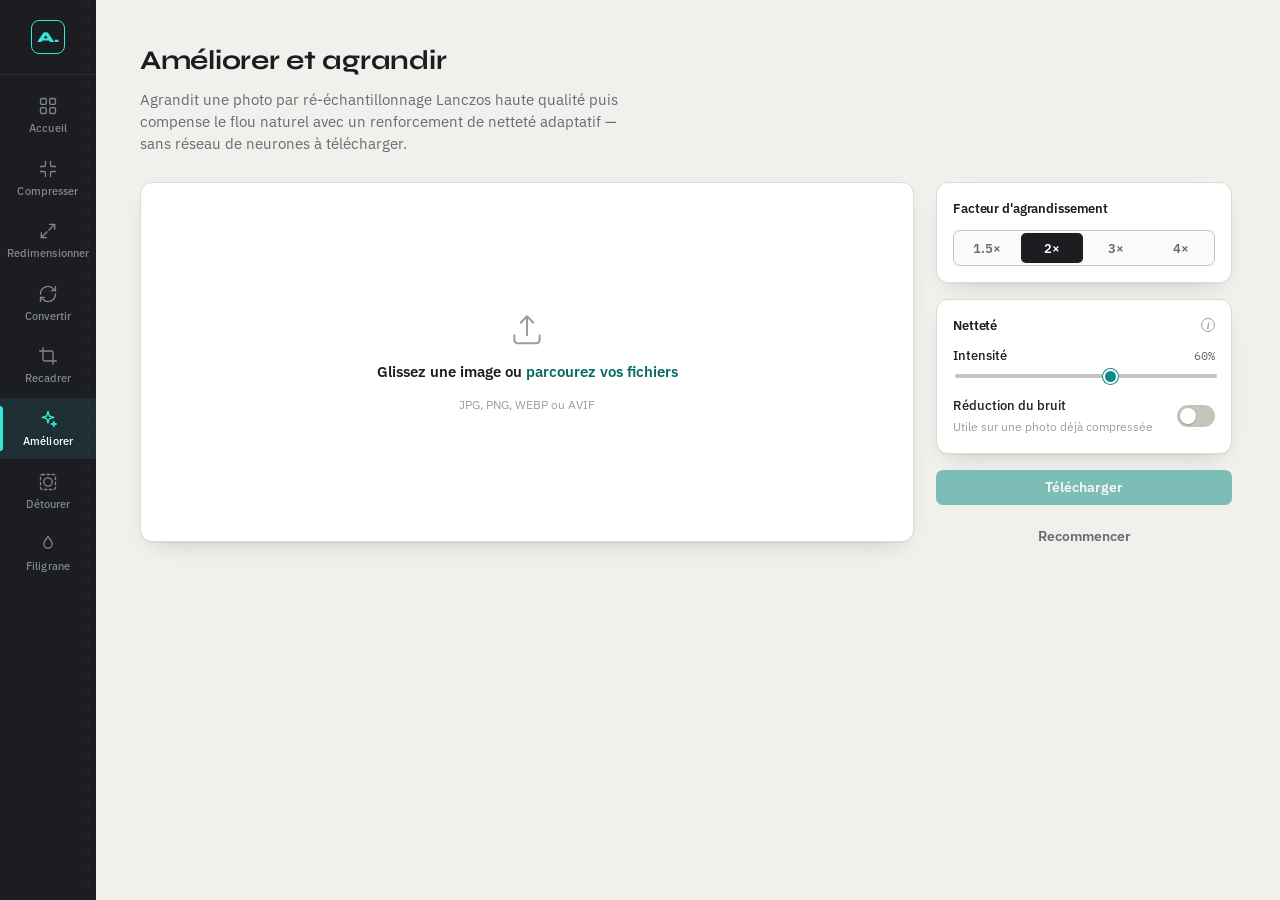
==== ameliorer.html @ 0a0a2285 "divide all functions" ====
<!DOCTYPE html>
<html lang="fr">

<head>
  <meta charset="UTF-8">
  <meta name="viewport" content="width=device-width, initial-scale=1, viewport-fit=cover">
  <title>Améliorer et agrandir — Atelier</title>
  <meta name="description" content="Agrandissez et améliorez une photo par ré-échantillonnage Lanczos et renforcement de netteté, sans réseau de neurones.">
  <link rel="preconnect" href="https://fonts.googleapis.com">
  <link rel="preconnect" href="https://fonts.gstatic.com" crossorigin>
  <link href="https://fonts.googleapis.com/css2?family=Syne:wght@500;600;700;800&family=IBM+Plex+Sans:ital,wght@0,400;0,500;0,600;1,400&family=IBM+Plex+Mono:wght@400;500;600&display=swap" rel="stylesheet">
  <link href="style.css" rel="stylesheet">
</head>

<body>
  <div class="app">

    <nav class="rail" aria-label="Outils">
      <a class="rail-brand" href="index.html" aria-label="Atelier — retour à l'accueil"><span class="mark">A.</span></a>
      <ul class="rail-nav" id="rail-nav">
        <li><a class="rail-btn" href="index.html">
            <span class="ic"><svg viewBox="0 0 24 24" fill="none" stroke="currentColor" stroke-width="1.6" stroke-linecap="round" stroke-linejoin="round"><rect x="3" y="3" width="7" height="7" rx="1.5"/><rect x="14" y="3" width="7" height="7" rx="1.5"/><rect x="3" y="14" width="7" height="7" rx="1.5"/><rect x="14" y="14" width="7" height="7" rx="1.5"/></svg></span>
            <span class="lb">Accueil</span>
          </a></li>
        <li><a class="rail-btn" href="compresser.html">
            <span class="ic"><svg viewBox="0 0 24 24" fill="none" stroke="currentColor" stroke-width="1.6"
                stroke-linecap="round" stroke-linejoin="round">
                <path d="M9 3v4a2 2 0 0 1-2 2H3" />
                <path d="M15 3v4a2 2 0 0 0 2 2h4" />
                <path d="M9 21v-4a2 2 0 0 0-2-2H3" />
                <path d="M15 21v-4a2 2 0 0 1 2-2h4" /></svg></span>
            <span class="lb">Compresser</span>
          </a></li>
        <li><a class="rail-btn" href="redimensionner.html">
            <span class="ic"><svg viewBox="0 0 24 24" fill="none" stroke="currentColor" stroke-width="1.6"
                stroke-linecap="round" stroke-linejoin="round">
                <path d="M4 14v6h6" />
                <path d="M20 10V4h-6" />
                <path d="M4 20l7-7" />
                <path d="M20 4l-7 7" /></svg></span>
            <span class="lb">Redimensionner</span>
          </a></li>
        <li><a class="rail-btn" href="convertir.html">
            <span class="ic"><svg viewBox="0 0 24 24" fill="none" stroke="currentColor" stroke-width="1.6"
                stroke-linecap="round" stroke-linejoin="round">
                <path d="M3 12a9 9 0 0 1 15-6.7L21 8" />
                <path d="M21 3v5h-5" />
                <path d="M21 12a9 9 0 0 1-15 6.7L3 16" />
                <path d="M3 21v-5h5" /></svg></span>
            <span class="lb">Convertir</span>
          </a></li>
        <li><a class="rail-btn" href="recadrer.html">
            <span class="ic"><svg viewBox="0 0 24 24" fill="none" stroke="currentColor" stroke-width="1.6"
                stroke-linecap="round" stroke-linejoin="round">
                <path d="M6 2v14a2 2 0 0 0 2 2h14" />
                <path d="M18 22V8a2 2 0 0 0-2-2H2" /></svg></span>
            <span class="lb">Recadrer</span>
          </a></li>
        <li><a class="rail-btn" href="ameliorer.html" aria-current="page">
            <span class="ic"><svg viewBox="0 0 24 24" fill="none" stroke="currentColor" stroke-width="1.6"
                stroke-linecap="round" stroke-linejoin="round">
                <path d="M12 3l1.6 5.4L19 10l-5.4 1.6L12 17l-1.6-5.4L5 10l5.4-1.6L12 3z" />
                <path d="M19 15l.7 2.3L22 18l-2.3.7L19 21l-.7-2.3L16 18l2.3-.7L19 15z" /></svg></span>
            <span class="lb">Améliorer</span>
          </a></li>
        <li><a class="rail-btn" href="detourer.html">
            <span class="ic"><svg viewBox="0 0 24 24" fill="none" stroke="currentColor" stroke-width="1.6"
                stroke-linecap="round" stroke-linejoin="round">
                <rect x="3" y="3" width="18" height="18" rx="2" stroke-dasharray="3 3" />
                <circle cx="12" cy="12" r="5" /></svg></span>
            <span class="lb">Détourer</span>
          </a></li>
        <li><a class="rail-btn" href="filigrane.html">
            <span class="ic"><svg viewBox="0 0 24 24" fill="none" stroke="currentColor" stroke-width="1.6"
                stroke-linecap="round" stroke-linejoin="round">
                <path d="M12 3c-3 4-5 6.5-5 9a5 5 0 0 0 10 0c0-2.5-2-5-5-9z" /></svg></span>
            <span class="lb">Filigrane</span>
          </a></li>
      </ul>
    </nav>

    <main class="workspace" id="workspace">

      <section class="tool-panel" id="panel-enhance" aria-labelledby="h-enhance">
        <div class="panel-head">
          <h1 id="h-enhance">Améliorer et agrandir</h1>
          <p>Agrandit une photo par ré-échantillonnage Lanczos haute qualité puis compense le flou naturel avec un
            renforcement de netteté adaptatif — sans réseau de neurones à télécharger.</p>
        </div>
        <div class="panel-body">
          <div class="stage-col">
            <div class="dropzone" id="en-dropzone">
              <div class="dz-inner">
                <svg class="dz-icon" viewBox="0 0 24 24" fill="none" stroke="currentColor" stroke-width="1.3"
                  stroke-linecap="round" stroke-linejoin="round">
                  <path d="M12 16V4M12 4l-4 4M12 4l4 4" />
                  <path d="M4 16v3a2 2 0 0 0 2 2h12a2 2 0 0 0 2-2v-3" /></svg>
                <div class="dz-title">Glissez une image ou <b>parcourez vos fichiers</b></div>
                <div class="dz-sub">JPG, PNG, WEBP ou AVIF</div>
              </div>
              <input type="file" id="en-file-input"
                accept=".png,.jpg,.jpeg,.webp,.avif,image/png,image/jpeg,image/webp,image/avif"
                aria-label="Choisir une image à améliorer">
            </div>
            <div class="stage" id="en-stage">
              <div class="loading-overlay" id="en-loading"><span class="spinner"></span><span
                  class="msg">Agrandissement…</span></div>
              <div class="compare checkerboard" id="en-compare" style="display:none;">
                <img class="base" id="en-preview-before" alt="Avant amélioration">
                <div class="overlay" id="en-overlay"><img id="en-preview-after" alt="Après amélioration"></div>
                <div class="divider" id="en-divider" style="left:50%;">
                  <div class="line"></div>
                  <div class="knob"><svg viewBox="0 0 24 24" fill="none" stroke="currentColor" stroke-width="1.8"
                      stroke-linecap="round">
                      <path d="M8 8l-4 4 4 4M16 8l4 4-4 4" /></svg></div>
                </div>
                <span class="tag before">Avant</span><span class="tag after">Après</span>
              </div>
              <div class="notice notice-info" id="en-svg-note" style="display:none;max-width:420px;">Un SVG est déjà
                vectoriel : il s'agrandit sans aucune perte directement via l'outil <a href="redimensionner.html"><b>Redimensionner</b></a>,
                l'amélioration ne s'applique pas ici.</div>
            </div>
            <div class="stat-strip" id="en-stats" style="display:none;">
              <div class="stat"><span class="k">Origine</span><span class="v mono" id="en-stat-before">—</span></div>
              <span class="stat-sep">→</span>
              <div class="stat"><span class="k">Résultat</span><span class="v mono accent" id="en-stat-after">—</span>
              </div>
              <div class="stat"><span class="k">Poids</span><span class="v mono" id="en-stat-size">—</span></div>
            </div>
          </div>
          <div class="controls-col">
            <div class="card control-card" id="en-controls">
              <h3>Facteur d'agrandissement</h3>
              <div class="seg seg-block" role="group" aria-label="Facteur d'agrandissement" id="en-scale-seg">
                <button type="button" data-scale="1.5">1.5×</button>
                <button type="button" data-scale="2" aria-pressed="true">2×</button>
                <button type="button" data-scale="3">3×</button>
                <button type="button" data-scale="4">4×</button>
              </div>
            </div>
            <div class="card control-card" id="en-controls-2">
              <h3>Netteté<span class="info-ic"
                  data-tip="Compense le léger flou inhérent à tout agrandissement par interpolation.">i</span></h3>
              <div class="field">
                <div class="field-row"><label for="en-sharpness-slider">Intensité</label><span class="val"
                    id="en-sharpness-value">60%</span></div>
                <input type="range" id="en-sharpness-slider" min="0" max="100" value="60">
              </div>
              <div class="toggle-row">
                <div>
                  <div class="tt">Réduction du bruit</div>
                  <div class="desc">Utile sur une photo déjà compressée</div>
                </div>
                <label class="switch"><input type="checkbox" id="en-denoise-toggle"><span class="track"></span></label>
              </div>
            </div>
            <button class="btn btn-accent btn-block" id="en-download-btn" disabled>Télécharger</button>
            <button class="btn btn-text btn-block" id="en-reset-btn">Recommencer</button>
          </div>
        </div>
      </section>

    </main>
  </div>
  <script src="js/common.js"></script>
  <script src="js/ameliorer.js"></script>

</body>

</html>
---- style.css ----
:root{
  --bg:#F0F0EC;
  --bg-dim:#E6E5DE;
  --panel:#FFFFFF;
  --panel-2:#FAFAF8;
  --line:#DDDCD4;
  --line-strong:#C7C5BB;
  --ink:#1B1D21;
  --ink-dim:#676B72;
  --ink-faint:#9A9DA3;

  --rail-bg:#1B1D21;
  --rail-bg-2:#212328;
  --rail-ink:#E7E8EA;
  --rail-ink-dim:#82868F;
  --rail-line:#2B2E34;

  --accent:#0C8B85;
  --accent-strong:#086A65;
  --accent-soft:#E3F3F1;
  --accent-on-rail:#35E7D6;
  --accent-ink:#FFFFFF;

  --warn:#A8650A;
  --warn-bg:#FBEEDA;
  --danger:#C0392E;
  --danger-bg:#FBEAE8;

  --radius-s:7px;
  --radius-m:12px;
  --radius-full:999px;

  --font-display:'Syne', sans-serif;
  --font-ui:'IBM Plex Sans', -apple-system, BlinkMacSystemFont, sans-serif;
  --font-mono:'IBM Plex Mono', ui-monospace, monospace;

  --shadow-panel:0 1px 1px rgba(27,29,33,.04), 0 10px 24px -14px rgba(27,29,33,.28);
  --shadow-pop:0 4px 10px -2px rgba(27,29,33,.18), 0 20px 40px -20px rgba(27,29,33,.35);

  --rail-w:96px;
  --rail-w-labelled:232px;
}

*,*::before,*::after{box-sizing:border-box;}
html,body{height:100%;}
body{
  margin:0;
  background:var(--bg);
  color:var(--ink);
  font-family:var(--font-ui);
  font-size:15px;
  line-height:1.5;
  -webkit-font-smoothing:antialiased;
  text-rendering:optimizeLegibility;
}
h1,h2,h3{margin:0;font-family:var(--font-display);font-weight:700;letter-spacing:-.01em;}
p{margin:0;}
button{font-family:inherit;font-size:inherit;color:inherit;}
input,select,textarea{font-family:inherit;font-size:inherit;color:inherit;}
button{cursor:pointer;}
a{color:inherit;}
svg{display:block;}
::selection{background:var(--accent);color:#fff;}

:focus-visible{outline:2px solid var(--accent);outline-offset:2px;border-radius:4px;}

.mono{font-family:var(--font-mono);font-variant-numeric:tabular-nums;}

@media (prefers-reduced-motion: reduce){
  *{animation-duration:.001ms !important;animation-iteration-count:1 !important;transition-duration:.001ms !important;}
}

.app{
  display:grid;
  grid-template-columns:var(--rail-w) 1fr;
  min-height:100vh;
}

.rail{
  position:relative;
  background:var(--rail-bg);
  color:var(--rail-ink);
  display:flex;
  flex-direction:column;
  padding:18px 0 14px;
  z-index:20;
}
.rail::before{
  content:"";
  position:absolute; top:0; bottom:0; right:6px; width:3px;
  background-image:repeating-linear-gradient(to bottom, var(--rail-bg-2) 0 6px, transparent 6px 16px);
  opacity:.9;
}
.rail-brand{
  display:flex;
  align-items:center;
  justify-content:center;
  padding:2px 8px 20px;
  margin-bottom:10px;
  border-bottom:1px solid var(--rail-line);
}
.rail-brand .mark{
  width:34px;height:34px;
  border:1.5px solid var(--accent-on-rail);
  border-radius:8px;
  display:flex;align-items:center;justify-content:center;
  font-family:var(--font-display);font-weight:800;font-size:15px;
  color:var(--accent-on-rail);
  flex:none;
}
.rail-nav{
  list-style:none;margin:0;padding:0;
  display:flex;flex-direction:column;gap:2px;
  flex:1;
  overflow-y:auto;
}
.rail-btn{
  position:relative;
  width:100%;
  background:transparent;
  border:none;
  display:flex;
  flex-direction:column;
  align-items:center;
  gap:6px;
  padding:11px 6px;
  color:var(--rail-ink-dim);
  border-radius:0;
  transition:color .15s ease, background-color .15s ease;
}
.rail-btn .ic{width:20px;height:20px;flex:none;}
.rail-btn .ic svg{width:100%;height:100%;}
.rail-btn .lb{font-size:10.5px;font-weight:500;letter-spacing:.01em;line-height:1.2;text-align:center;}
.rail-btn:hover{color:var(--rail-ink);background:rgba(255,255,255,.04);}
.rail-btn::before{
  content:"";
  position:absolute; left:0; top:8px; bottom:8px; width:3px;
  background:var(--accent-on-rail);
  border-radius:0 3px 3px 0;
  transform:scaleY(0);
  transition:transform .16s ease;
}
.rail-btn[aria-current="page"]{color:#fff;background:rgba(53,231,214,.09);}
.rail-btn[aria-current="page"] .ic{color:var(--accent-on-rail);}
.rail-btn[aria-current="page"]::before{transform:scaleY(1);}

.workspace{
  min-width:0;
  padding:40px 44px 80px;
  max-width:1180px;
}
.topbar-mobile{display:none;}

.tool-panel{display:block;animation:panelIn .22s ease both;}
@keyframes panelIn{from{opacity:0;transform:translateY(4px);}to{opacity:1;transform:none;}}

.panel-head{margin-bottom:26px;max-width:640px;}
.panel-head .eyebrow{
  font-family:var(--font-mono);
  font-size:12px;color:var(--ink-faint);
  margin-bottom:6px;
}
.panel-head h1{font-size:27px;}
.panel-head p{margin-top:8px;color:var(--ink-dim);font-size:14.5px;line-height:1.55;max-width:56ch;}

.panel-body{
  display:grid;
  grid-template-columns:minmax(0,1fr) 296px;
  gap:22px;
  align-items:start;
}
.controls-col{
  position:sticky; top:24px;
  display:flex;flex-direction:column;gap:16px;
}
.stage-col{min-width:0;display:flex;flex-direction:column;gap:14px;}

.card{
  background:var(--panel);
  border:1px solid var(--line);
  border-radius:var(--radius-m);
  box-shadow:var(--shadow-panel);
}
.control-card{padding:16px;}
.control-card + .control-card{margin-top:0;}
.control-card h3{
  font-family:var(--font-ui);font-weight:600;font-size:12.5px;
  color:var(--ink);margin-bottom:12px;
  display:flex;align-items:center;justify-content:space-between;
}

.btn{
  display:inline-flex;align-items:center;justify-content:center;gap:7px;
  padding:10px 16px;
  border-radius:var(--radius-s);
  border:1px solid transparent;
  font-weight:600;font-size:13.5px;
  line-height:1;
  transition:background-color .12s ease, border-color .12s ease, color .12s ease, transform .06s ease;
  white-space:nowrap;
}
.btn:active{transform:translateY(1px);}
.btn-primary{background:var(--ink);color:#fff;}
.btn-primary:hover{background:#000;}
.btn-primary:disabled{background:var(--line-strong);color:var(--ink-faint);cursor:not-allowed;}
.btn-accent{background:var(--accent);color:var(--accent-ink);}
.btn-accent:hover{background:var(--accent-strong);}
.btn-ghost{background:transparent;color:var(--ink);border-color:var(--line-strong);}
.btn-ghost:hover{border-color:var(--ink);background:var(--panel-2);}
.btn-text{background:transparent;color:var(--ink-dim);padding:8px 6px;}
.btn-text:hover{color:var(--ink);}
.btn-block{width:100%;}
.btn-sm{padding:7px 11px;font-size:12.5px;}
.btn[disabled]{opacity:.5;cursor:not-allowed;}
.btn .ic{width:15px;height:15px;flex:none;}

.seg{
  display:inline-flex;border:1px solid var(--line-strong);border-radius:var(--radius-s);
  padding:2px;background:var(--panel-2);gap:2px;
}
.seg button{
  border:none;background:transparent;padding:7px 13px;border-radius:5px;
  font-size:12.5px;font-weight:600;color:var(--ink-dim);
}
.seg button[aria-pressed="true"]{background:var(--ink);color:#fff;}
.seg-block{display:flex;}
.seg-block button{flex:1;}

.field{display:flex;flex-direction:column;gap:7px;margin-bottom:14px;}
.field:last-child{margin-bottom:0;}
.field-row{display:flex;align-items:center;justify-content:space-between;gap:8px;}
.field label{font-size:12.5px;font-weight:500;color:var(--ink);}
.field .val{font-family:var(--font-mono);font-size:12px;color:var(--ink-dim);}

input[type="range"]{
  -webkit-appearance:none;appearance:none;
  width:100%;height:4px;border-radius:2px;
  background:var(--line-strong);outline:none;
}
input[type="range"]::-webkit-slider-thumb{
  -webkit-appearance:none;appearance:none;
  width:15px;height:15px;border-radius:50%;
  background:var(--accent);border:2px solid #fff;
  box-shadow:0 0 0 1px var(--accent);
  cursor:pointer;margin-top:0;
}
input[type="range"]::-moz-range-thumb{
  width:15px;height:15px;border-radius:50%;
  background:var(--accent);border:2px solid #fff;
  box-shadow:0 0 0 1px var(--accent);cursor:pointer;
}
input[type="range"]::-moz-range-track{background:var(--line-strong);height:4px;border-radius:2px;}

.num, select, .text-input{
  width:100%;
  padding:9px 10px;
  border:1px solid var(--line-strong);
  border-radius:var(--radius-s);
  background:var(--panel-2);
  color:var(--ink);
  font-size:13.5px;
}
.num:focus, select:focus, .text-input:focus{border-color:var(--accent);}
select{appearance:none;background-image:url('data:image/svg+xml;utf8,<svg xmlns="http://www.w3.org/2000/svg" viewBox="0 0 20 20" fill="none" stroke="%23676B72" stroke-width="1.6"><path d="M5.5 8l4.5 4.5L14.5 8"/></svg>');background-repeat:no-repeat;background-position:right 9px center;background-size:16px;padding-right:30px;}
textarea.text-input{resize:vertical;min-height:110px;font-family:var(--font-mono);font-size:12.5px;line-height:1.55;}

.dim-row{display:grid;grid-template-columns:1fr auto 1fr;gap:8px;align-items:end;}
.dim-row .lock{
  width:34px;height:34px;border:1px solid var(--line-strong);border-radius:var(--radius-s);
  background:var(--panel-2);display:flex;align-items:center;justify-content:center;color:var(--ink-dim);
  align-self:end;margin-bottom:1px;
}
.dim-row .lock[aria-pressed="true"]{color:var(--accent);border-color:var(--accent);background:var(--accent-soft);}
.dim-row .lock svg{width:15px;height:15px;}

.toggle-row{display:flex;align-items:center;justify-content:space-between;gap:10px;padding:2px 0;}
.toggle-row .tt{font-size:13px;font-weight:500;}
.toggle-row .desc{font-size:11.5px;color:var(--ink-faint);margin-top:2px;}
.switch{position:relative;display:inline-block;width:38px;height:22px;flex:none;}
.switch input{opacity:0;width:0;height:0;position:absolute;}
.switch .track{position:absolute;inset:0;background:var(--line-strong);border-radius:var(--radius-full);transition:.15s;}
.switch .track::before{content:"";position:absolute;width:16px;height:16px;left:3px;top:3px;background:#fff;border-radius:50%;transition:.15s;box-shadow:0 1px 2px rgba(0,0,0,.25);}
.switch input:checked + .track{background:var(--accent);}
.switch input:checked + .track::before{transform:translateX(16px);}

.color-row{display:flex;align-items:center;gap:9px;}
input[type="color"]{
  -webkit-appearance:none;appearance:none;width:34px;height:34px;border:1px solid var(--line-strong);
  border-radius:8px;padding:2px;background:var(--panel-2);flex:none;
}
input[type="color"]::-webkit-color-swatch-wrapper{padding:0;border-radius:6px;overflow:hidden;}
input[type="color"]::-webkit-color-swatch{border:none;border-radius:6px;}

.hint{font-size:11.5px;color:var(--ink-faint);line-height:1.5;}

.visually-hidden{position:absolute;width:1px;height:1px;padding:0;margin:-1px;overflow:hidden;clip:rect(0,0,0,0);white-space:nowrap;border:0;}

.dropzone{
  position:relative;
  border:1px solid var(--line);
  border-radius:var(--radius-m);
  background:var(--panel);
  box-shadow:var(--shadow-panel);
  min-height:360px;
  display:flex;align-items:center;justify-content:center;
  cursor:pointer;
  transition:border-color .15s ease, background-color .15s ease;
}
.dropzone.is-drag{border-color:var(--accent);background:var(--accent-soft);}
.dropzone .dz-inner{display:flex;flex-direction:column;align-items:center;gap:13px;padding:40px;text-align:center;pointer-events:none;}
.dropzone .dz-icon{width:38px;height:38px;color:var(--ink-faint);}
.dropzone .dz-title{font-size:14.5px;font-weight:600;}
.dropzone .dz-title b{color:var(--accent-strong);font-weight:600;}
.dropzone .dz-sub{font-size:12px;color:var(--ink-faint);max-width:34ch;}
.dropzone input[type="file"]{position:absolute;inset:0;opacity:0;cursor:pointer;width:100%;}

.reg-mark{position:absolute;width:16px;height:16px;pointer-events:none;opacity:.5;z-index:2;}
.reg-mark.tl{top:10px;left:10px;border-top:1.5px solid var(--ink);border-left:1.5px solid var(--ink);}
.reg-mark.tr{top:10px;right:10px;border-top:1.5px solid var(--ink);border-right:1.5px solid var(--ink);}
.reg-mark.bl{bottom:10px;left:10px;border-bottom:1.5px solid var(--ink);border-left:1.5px solid var(--ink);}
.reg-mark.br{bottom:10px;right:10px;border-bottom:1.5px solid var(--ink);border-right:1.5px solid var(--ink);}

.stage{
  position:relative;background:var(--panel);border:1px solid var(--line);
  border-radius:var(--radius-m);box-shadow:var(--shadow-panel);
  padding:22px;min-height:360px;display:none;
  align-items:center;justify-content:center;overflow:hidden;
}
.stage.is-active{display:flex;}
.stage-media{max-width:100%;max-height:60vh;display:block;border-radius:2px;}
canvas.stage-media{cursor:crosshair;}
.checkerboard{
  background-image:linear-gradient(45deg,#DAD9D1 25%,transparent 25%),linear-gradient(-45deg,#DAD9D1 25%,transparent 25%),linear-gradient(45deg,transparent 75%,#DAD9D1 75%),linear-gradient(-45deg,transparent 75%,#DAD9D1 75%);
  background-size:16px 16px;background-position:0 0,0 8px,8px -8px,-8px 0;background-color:#F3F2ED;
}

.toolbar-row{display:flex;align-items:center;justify-content:space-between;gap:10px;flex-wrap:wrap;}
.file-meta{font-size:12px;color:var(--ink-faint);}
.file-meta b{color:var(--ink-dim);font-weight:600;}

.stat-strip{display:flex;align-items:center;gap:18px;padding:13px 16px;background:var(--panel-2);border:1px solid var(--line);border-radius:var(--radius-s);flex-wrap:wrap;}
.stat{display:flex;flex-direction:column;gap:3px;}
.stat .k{font-size:10.5px;color:var(--ink-faint);}
.stat .v{font-family:var(--font-mono);font-size:14.5px;font-weight:500;}
.stat .v.accent{color:var(--accent-strong);}
.stat-sep{color:var(--ink-faint);font-size:14px;}

.badge{display:inline-flex;align-items:center;gap:5px;padding:4px 10px;border-radius:var(--radius-full);font-size:11px;font-weight:600;flex:none;}
.badge-accent{background:var(--accent-soft);color:var(--accent-strong);}
.badge-warn{background:var(--warn-bg);color:var(--warn);}
.badge-neutral{background:var(--panel-2);color:var(--ink-dim);border:1px solid var(--line);}
.badge .dot{width:5px;height:5px;border-radius:50%;background:currentColor;}

.hint{font-size:11.5px;color:var(--ink-faint);line-height:1.5;}
.notice{display:flex;gap:9px;padding:11px 12px;border-radius:var(--radius-s);font-size:12.5px;line-height:1.5;}
.notice-warn{background:var(--warn-bg);color:#7A4E08;}
.notice-info{background:var(--panel-2);color:var(--ink-dim);border:1px solid var(--line);}
.notice .ic{width:15px;height:15px;flex:none;margin-top:1px;}

.info-ic{display:inline-flex;width:14px;height:14px;border-radius:50%;border:1px solid var(--ink-faint);color:var(--ink-faint);
  align-items:center;justify-content:center;font-size:10px;font-style:italic;font-family:Georgia,serif;cursor:help;position:relative;flex:none;}
.info-ic:hover::after{content:attr(data-tip);position:absolute;bottom:calc(100% + 8px);left:50%;transform:translateX(-50%);
  background:var(--ink);color:#fff;font-family:var(--font-ui);font-style:normal;font-size:11.5px;font-weight:400;
  padding:8px 10px;border-radius:7px;width:206px;line-height:1.45;z-index:30;box-shadow:var(--shadow-pop);}
.info-ic:hover::before{content:"";position:absolute;bottom:calc(100% + 3px);left:50%;transform:translateX(-50%);
  border:5px solid transparent;border-top-color:var(--ink);z-index:30;}

.loading-overlay{position:absolute;inset:0;background:rgba(250,250,248,.88);display:none;
  align-items:center;justify-content:center;flex-direction:column;gap:11px;border-radius:inherit;z-index:15;}
.loading-overlay.is-active{display:flex;}
.spinner{width:26px;height:26px;border:2.5px solid var(--line-strong);border-top-color:var(--accent);border-radius:50%;animation:spin .7s linear infinite;}
@keyframes spin{to{transform:rotate(360deg);}}
.loading-overlay .msg{font-size:12px;color:var(--ink-dim);font-family:var(--font-mono);}

.compare{position:relative;border-radius:2px;overflow:hidden;user-select:none;line-height:0;max-height:60vh;}
.compare .base{display:block;width:100%;height:auto;}
.compare .overlay{position:absolute;inset:0;width:100%;height:100%;}
.compare .overlay img,.compare .overlay canvas{display:block;width:100%;height:100%;object-fit:contain;}
.compare .divider{position:absolute;top:0;bottom:0;width:0;cursor:ew-resize;}
.compare .divider .line{position:absolute;top:0;bottom:0;left:-1px;width:2px;background:#fff;box-shadow:0 0 0 1px rgba(0,0,0,.18);}
.compare .divider .knob{position:absolute;top:50%;left:0;transform:translate(-50%,-50%);width:30px;height:30px;border-radius:50%;background:#fff;box-shadow:0 2px 10px rgba(0,0,0,.28);display:flex;align-items:center;justify-content:center;}
.compare .divider .knob svg{width:13px;height:13px;color:var(--ink-dim);}
.compare .tag{position:absolute;top:9px;font-family:var(--font-mono);font-size:10.5px;padding:3px 8px;background:rgba(27,29,33,.72);color:#fff;border-radius:4px;z-index:2;}
.compare .tag.before{left:9px;}
.compare .tag.after{right:9px;}

.crop-stage{position:relative;user-select:none;touch-action:none;line-height:0;}
.crop-stage img{display:block;max-width:100%;max-height:58vh;}
.crop-box{position:absolute;border:1.5px solid var(--accent);box-shadow:0 0 0 2000px rgba(20,21,24,.5);cursor:move;}
.crop-box .third{position:absolute;background:rgba(255,255,255,.45);}
.crop-box .third.v1{left:33.333%;top:0;bottom:0;width:1px;}
.crop-box .third.v2{left:66.666%;top:0;bottom:0;width:1px;}
.crop-box .third.h1{top:33.333%;left:0;right:0;height:1px;}
.crop-box .third.h2{top:66.666%;left:0;right:0;height:1px;}
.crop-handle{position:absolute;width:13px;height:13px;background:#fff;border:2px solid var(--accent);border-radius:3px;z-index:5;}
.crop-handle.h-nw{top:-7px;left:-7px;cursor:nwse-resize;}
.crop-handle.h-n{top:-7px;left:50%;transform:translateX(-50%);cursor:ns-resize;}
.crop-handle.h-ne{top:-7px;right:-7px;cursor:nesw-resize;}
.crop-handle.h-e{top:50%;right:-7px;transform:translateY(-50%);cursor:ew-resize;}
.crop-handle.h-se{bottom:-7px;right:-7px;cursor:nwse-resize;}
.crop-handle.h-s{bottom:-7px;left:50%;transform:translateX(-50%);cursor:ns-resize;}
.crop-handle.h-sw{bottom:-7px;left:-7px;cursor:nesw-resize;}
.crop-handle.h-w{top:50%;left:-7px;transform:translateY(-50%);cursor:ew-resize;}
.aspect-row{display:flex;flex-wrap:wrap;gap:6px;}
.aspect-chip{padding:6px 11px;border-radius:var(--radius-full);border:1px solid var(--line-strong);background:var(--panel-2);font-size:12px;font-weight:600;color:var(--ink-dim);}
.aspect-chip[aria-pressed="true"]{background:var(--ink);color:#fff;border-color:var(--ink);}

.pos-grid{display:grid;grid-template-columns:repeat(3,1fr);gap:5px;width:104px;}
.pos-btn{aspect-ratio:1;border:1px solid var(--line-strong);border-radius:6px;background:var(--panel-2);position:relative;}
.pos-btn::before{content:"";position:absolute;width:6px;height:6px;border-radius:50%;background:var(--ink-faint);top:50%;left:50%;transform:translate(-50%,-50%);}
.pos-btn[aria-pressed="true"]{border-color:var(--accent);background:var(--accent-soft);}
.pos-btn[aria-pressed="true"]::before{background:var(--accent);}

.wm-drag-layer{position:absolute;inset:0;pointer-events:none;overflow:hidden;}
.wm-text-handle{position:absolute;pointer-events:auto;cursor:move;white-space:nowrap;border:1.5px dashed transparent;border-radius:4px;transition:border-color .12s ease, background-color .12s ease;}
.wm-text-handle:hover{border-color:rgba(255,255,255,.85);background:rgba(12,139,133,.16);}
.wm-text-handle.is-dragging{border-color:var(--accent-on-rail);background:rgba(12,139,133,.22);}

.brush-cursor{position:absolute;border:1.5px solid var(--ink);border-radius:50%;pointer-events:none;transform:translate(-50%,-50%);
  box-shadow:0 0 0 1px rgba(255,255,255,.9);display:none;z-index:6;}

.rail-nav::-webkit-scrollbar,.workspace::-webkit-scrollbar{width:8px;height:8px;}
.rail-nav::-webkit-scrollbar-thumb{background:var(--rail-line);border-radius:4px;}

@media (max-width:980px){
  .panel-body{grid-template-columns:1fr;}
  .controls-col{position:static;}
}
@media (max-width:760px){
  .app{grid-template-columns:1fr;grid-template-rows:64px 1fr;}
  .rail{position:sticky;top:0;flex-direction:row;width:100%;padding:0;overflow-x:auto;height:64px;}
  .rail::before{display:none;}
  .rail-brand{display:none;}
  .rail-nav{flex-direction:row;height:100%;padding:0 4px;gap:0;}
  .rail-btn{flex-direction:row;flex:none;width:auto;padding:0 15px;gap:8px;height:100%;}
  .rail-btn .lb{font-size:11.5px;}
  .rail-btn::before{left:0;right:0;top:auto;bottom:0;height:3px;width:auto;border-radius:3px 3px 0 0;transform:scaleX(0);}
  .rail-btn[aria-current="page"]::before{transform:scaleX(1);}
  .workspace{padding:22px 16px 60px;}
  .panel-head h1{font-size:23px;}
  .stat-strip{gap:12px;}
}

/* ------------------------------------------------------------------ */
/* Navigation multi-pages : liens à la place des boutons              */
/* ------------------------------------------------------------------ */
a.rail-btn,a.rail-brand{text-decoration:none;}
.panel-head p a,.notice a{color:var(--accent-strong);text-underline-offset:2px;}

/* ------------------------------------------------------------------ */
/* Page d'accueil                                                      */
/* ------------------------------------------------------------------ */
.home-body{height:auto;min-height:100%;}
.home{max-width:1080px;margin:0 auto;padding:72px 32px 96px;}
.home-head{max-width:680px;margin-bottom:48px;}
.home-mark{
  width:44px;height:44px;border:1.5px solid var(--accent);border-radius:10px;
  display:flex;align-items:center;justify-content:center;
  font-family:var(--font-display);font-weight:800;font-size:19px;color:var(--accent);
  margin-bottom:26px;
}
.home-head .eyebrow{font-size:12px;color:var(--ink-faint);margin-bottom:10px;}
.home-head h1{font-size:clamp(30px,5.2vw,50px);line-height:1.05;letter-spacing:-.025em;}
.home-head .lead{margin-top:16px;color:var(--ink-dim);font-size:16px;line-height:1.6;max-width:54ch;}

.tool-grid{
  list-style:none;margin:0;padding:0;
  display:grid;grid-template-columns:repeat(auto-fill,minmax(236px,1fr));gap:16px;
}
.tool-card{
  display:flex;flex-direction:column;height:100%;
  padding:20px 20px 18px;text-decoration:none;color:inherit;
  background:var(--panel);border:1px solid var(--line);border-radius:var(--radius-m);
  box-shadow:var(--shadow-panel);
  transition:border-color .15s ease, transform .15s ease, box-shadow .15s ease;
}
.tool-card:hover{border-color:var(--accent);transform:translateY(-2px);box-shadow:var(--shadow-pop);}
.tool-card-top{display:flex;align-items:center;justify-content:space-between;margin-bottom:22px;}
.tool-ic{
  width:46px;height:46px;border-radius:var(--radius-s);flex:none;
  display:flex;align-items:center;justify-content:center;padding:11px;
  background:var(--accent-soft);color:var(--accent);
  transition:background-color .15s ease, color .15s ease;
}
.tool-ic svg{width:100%;height:100%;}
.tool-card:hover .tool-ic{background:var(--accent);color:var(--accent-ink);}
.tool-num{font-size:12px;color:var(--ink-faint);}
.tool-card h2{font-size:19px;}
.tool-card p{margin-top:6px;color:var(--ink-dim);font-size:13.5px;line-height:1.55;flex:1;}
.tool-go{margin-top:18px;font-size:12.5px;font-weight:600;color:var(--ink);display:inline-flex;gap:6px;}
.tool-card:hover .tool-go{color:var(--accent-strong);}

@media (max-width:760px){
  .home{padding:44px 18px 64px;}
  .home-head{margin-bottom:34px;}
}
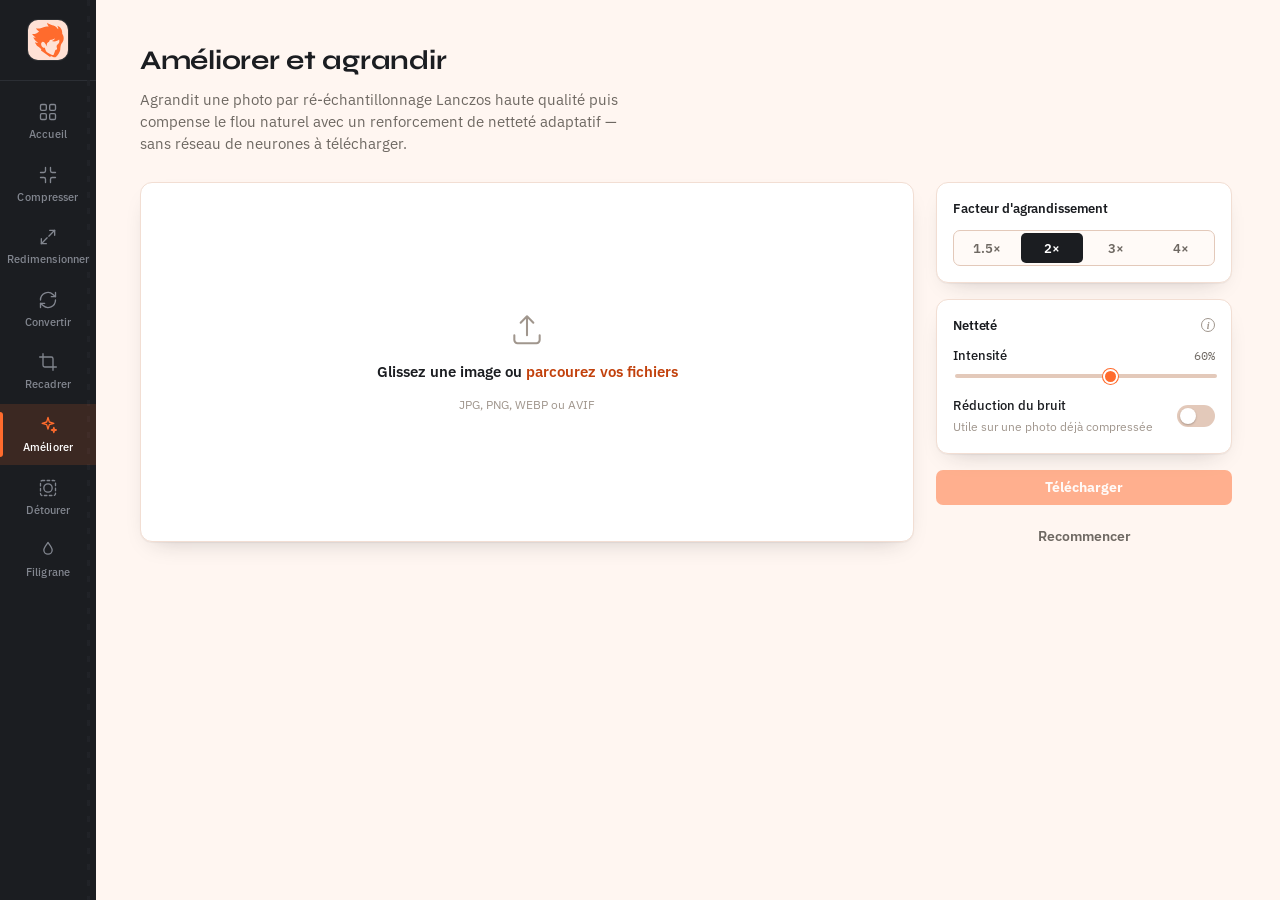
==== commit 59f70ac5: "new color : Orange" ====
--- a/ameliorer.html
+++ b/ameliorer.html
@@ -9,6 +9,8 @@
   <link rel="preconnect" href="https://fonts.googleapis.com">
   <link rel="preconnect" href="https://fonts.gstatic.com" crossorigin>
   <link href="https://fonts.googleapis.com/css2?family=Syne:wght@500;600;700;800&family=IBM+Plex+Sans:ital,wght@0,400;0,500;0,600;1,400&family=IBM+Plex+Mono:wght@400;500;600&display=swap" rel="stylesheet">
+  <link rel="icon" href="assets/icon.svg" type="image/svg+xml">
+  <meta name="theme-color" content="#FF6B2D">
   <link href="style.css" rel="stylesheet">
 </head>
 
@@ -16,7 +18,7 @@
   <div class="app">
 
     <nav class="rail" aria-label="Outils">
-      <a class="rail-brand" href="index.html" aria-label="Atelier — retour à l'accueil"><span class="mark">A.</span></a>
+      <a class="rail-brand" href="index.html" aria-label="Atelier — retour à l'accueil"><img class="mark" src="assets/icon.svg" alt="" width="40" height="40"></a>
       <ul class="rail-nav" id="rail-nav">
         <li><a class="rail-btn" href="index.html">
             <span class="ic"><svg viewBox="0 0 24 24" fill="none" stroke="currentColor" stroke-width="1.6" stroke-linecap="round" stroke-linejoin="round"><rect x="3" y="3" width="7" height="7" rx="1.5"/><rect x="14" y="3" width="7" height="7" rx="1.5"/><rect x="3" y="14" width="7" height="7" rx="1.5"/><rect x="14" y="14" width="7" height="7" rx="1.5"/></svg></span>
@@ -167,4 +169,4 @@
 
 </body>
 
-</html>
+</html>
--- a/style.css
+++ b/style.css
@@ -1,13 +1,13 @@
 :root{
-  --bg:#F0F0EC;
-  --bg-dim:#E6E5DE;
+  --bg:#FFF6F1;
+  --bg-dim:#FBE9DF;
   --panel:#FFFFFF;
-  --panel-2:#FAFAF8;
-  --line:#DDDCD4;
-  --line-strong:#C7C5BB;
+  --panel-2:#FFFAF7;
+  --line:#F2DED3;
+  --line-strong:#E3C9BA;
   --ink:#1B1D21;
-  --ink-dim:#676B72;
-  --ink-faint:#9A9DA3;
+  --ink-dim:#6E6862;
+  --ink-faint:#A0968D;
 
   --rail-bg:#1B1D21;
   --rail-bg-2:#212328;
@@ -15,14 +15,14 @@
   --rail-ink-dim:#82868F;
   --rail-line:#2B2E34;
 
-  --accent:#0C8B85;
-  --accent-strong:#086A65;
-  --accent-soft:#E3F3F1;
-  --accent-on-rail:#35E7D6;
+  --accent:#FF6B2D;
+  --accent-strong:#C2410C;
+  --accent-soft:#FFE1D5;
+  --accent-on-rail:#FF6B2D;
   --accent-ink:#FFFFFF;
 
-  --warn:#A8650A;
-  --warn-bg:#FBEEDA;
+  --warn:#7A5B00;
+  --warn-bg:#FBF0C4;
   --danger:#C0392E;
   --danger-bg:#FBEAE8;
 
@@ -100,13 +100,12 @@
   border-bottom:1px solid var(--rail-line);
 }
 .rail-brand .mark{
-  width:34px;height:34px;
-  border:1.5px solid var(--accent-on-rail);
-  border-radius:8px;
-  display:flex;align-items:center;justify-content:center;
-  font-family:var(--font-display);font-weight:800;font-size:15px;
-  color:var(--accent-on-rail);
+  width:40px;height:40px;
+  border-radius:10px;
+  display:block;
+  object-fit:cover;
   flex:none;
+  box-shadow:0 0 0 1px rgba(255,255,255,.08);
 }
 .rail-nav{
   list-style:none;margin:0;padding:0;
@@ -140,7 +139,7 @@
   transform:scaleY(0);
   transition:transform .16s ease;
 }
-.rail-btn[aria-current="page"]{color:#fff;background:rgba(53,231,214,.09);}
+.rail-btn[aria-current="page"]{color:#fff;background:rgba(255,107,45,.14);}
 .rail-btn[aria-current="page"] .ic{color:var(--accent-on-rail);}
 .rail-btn[aria-current="page"]::before{transform:scaleY(1);}
 
@@ -203,7 +202,7 @@
 .btn-primary{background:var(--ink);color:#fff;}
 .btn-primary:hover{background:#000;}
 .btn-primary:disabled{background:var(--line-strong);color:var(--ink-faint);cursor:not-allowed;}
-.btn-accent{background:var(--accent);color:var(--accent-ink);}
+.btn-accent{background:var(--accent);color:var(--accent-ink);font-weight:700;}
 .btn-accent:hover{background:var(--accent-strong);}
 .btn-ghost{background:transparent;color:var(--ink);border-color:var(--line-strong);}
 .btn-ghost:hover{border-color:var(--ink);background:var(--panel-2);}
@@ -261,7 +260,7 @@
   font-size:13.5px;
 }
 .num:focus, select:focus, .text-input:focus{border-color:var(--accent);}
-select{appearance:none;background-image:url('data:image/svg+xml;utf8,<svg xmlns="http://www.w3.org/2000/svg" viewBox="0 0 20 20" fill="none" stroke="%23676B72" stroke-width="1.6"><path d="M5.5 8l4.5 4.5L14.5 8"/></svg>');background-repeat:no-repeat;background-position:right 9px center;background-size:16px;padding-right:30px;}
+select{appearance:none;background-image:url('data:image/svg+xml;utf8,<svg xmlns="http://www.w3.org/2000/svg" viewBox="0 0 20 20" fill="none" stroke="%236E6862" stroke-width="1.6"><path d="M5.5 8l4.5 4.5L14.5 8"/></svg>');background-repeat:no-repeat;background-position:right 9px center;background-size:16px;padding-right:30px;}
 textarea.text-input{resize:vertical;min-height:110px;font-family:var(--font-mono);font-size:12.5px;line-height:1.55;}
 
 .dim-row{display:grid;grid-template-columns:1fr auto 1fr;gap:8px;align-items:end;}
@@ -330,8 +329,8 @@
 .stage-media{max-width:100%;max-height:60vh;display:block;border-radius:2px;}
 canvas.stage-media{cursor:crosshair;}
 .checkerboard{
-  background-image:linear-gradient(45deg,#DAD9D1 25%,transparent 25%),linear-gradient(-45deg,#DAD9D1 25%,transparent 25%),linear-gradient(45deg,transparent 75%,#DAD9D1 75%),linear-gradient(-45deg,transparent 75%,#DAD9D1 75%);
-  background-size:16px 16px;background-position:0 0,0 8px,8px -8px,-8px 0;background-color:#F3F2ED;
+  background-image:linear-gradient(45deg,#F0DACE 25%,transparent 25%),linear-gradient(-45deg,#F0DACE 25%,transparent 25%),linear-gradient(45deg,transparent 75%,#F0DACE 75%),linear-gradient(-45deg,transparent 75%,#F0DACE 75%);
+  background-size:16px 16px;background-position:0 0,0 8px,8px -8px,-8px 0;background-color:#FFFFFF;
 }
 
 .toolbar-row{display:flex;align-items:center;justify-content:space-between;gap:10px;flex-wrap:wrap;}
@@ -353,7 +352,7 @@
 
 .hint{font-size:11.5px;color:var(--ink-faint);line-height:1.5;}
 .notice{display:flex;gap:9px;padding:11px 12px;border-radius:var(--radius-s);font-size:12.5px;line-height:1.5;}
-.notice-warn{background:var(--warn-bg);color:#7A4E08;}
+.notice-warn{background:var(--warn-bg);color:#5E4600;}
 .notice-info{background:var(--panel-2);color:var(--ink-dim);border:1px solid var(--line);}
 .notice .ic{width:15px;height:15px;flex:none;margin-top:1px;}
 
@@ -365,7 +364,7 @@
 .info-ic:hover::before{content:"";position:absolute;bottom:calc(100% + 3px);left:50%;transform:translateX(-50%);
   border:5px solid transparent;border-top-color:var(--ink);z-index:30;}
 
-.loading-overlay{position:absolute;inset:0;background:rgba(250,250,248,.88);display:none;
+.loading-overlay{position:absolute;inset:0;background:rgba(255,250,247,.88);display:none;
   align-items:center;justify-content:center;flex-direction:column;gap:11px;border-radius:inherit;z-index:15;}
 .loading-overlay.is-active{display:flex;}
 .spinner{width:26px;height:26px;border:2.5px solid var(--line-strong);border-top-color:var(--accent);border-radius:50%;animation:spin .7s linear infinite;}
@@ -413,8 +412,8 @@
 
 .wm-drag-layer{position:absolute;inset:0;pointer-events:none;overflow:hidden;}
 .wm-text-handle{position:absolute;pointer-events:auto;cursor:move;white-space:nowrap;border:1.5px dashed transparent;border-radius:4px;transition:border-color .12s ease, background-color .12s ease;}
-.wm-text-handle:hover{border-color:rgba(255,255,255,.85);background:rgba(12,139,133,.16);}
-.wm-text-handle.is-dragging{border-color:var(--accent-on-rail);background:rgba(12,139,133,.22);}
+.wm-text-handle:hover{border-color:rgba(255,255,255,.85);background:rgba(255,107,45,.18);}
+.wm-text-handle.is-dragging{border-color:var(--accent-on-rail);background:rgba(255,107,45,.26);}
 
 .brush-cursor{position:absolute;border:1.5px solid var(--ink);border-radius:50%;pointer-events:none;transform:translate(-50%,-50%);
   box-shadow:0 0 0 1px rgba(255,255,255,.9);display:none;z-index:6;}
@@ -451,13 +450,13 @@
 /* Page d'accueil                                                      */
 /* ------------------------------------------------------------------ */
 .home-body{height:auto;min-height:100%;}
-.home{max-width:1080px;margin:0 auto;padding:72px 32px 96px;}
+.home{min-width:0;width:100%;max-width:1180px;padding:56px 44px 96px;}
 .home-head{max-width:680px;margin-bottom:48px;}
 .home-mark{
-  width:44px;height:44px;border:1.5px solid var(--accent);border-radius:10px;
-  display:flex;align-items:center;justify-content:center;
-  font-family:var(--font-display);font-weight:800;font-size:19px;color:var(--accent);
+  width:60px;height:60px;border-radius:14px;
+  display:block;object-fit:cover;
   margin-bottom:26px;
+  box-shadow:0 0 0 1px var(--line), 0 10px 24px -14px rgba(255,107,45,.55);
 }
 .home-head .eyebrow{font-size:12px;color:var(--ink-faint);margin-bottom:10px;}
 .home-head h1{font-size:clamp(30px,5.2vw,50px);line-height:1.05;letter-spacing:-.025em;}
@@ -491,6 +490,6 @@
 .tool-card:hover .tool-go{color:var(--accent-strong);}
 
 @media (max-width:760px){
-  .home{padding:44px 18px 64px;}
+  .home{padding:28px 16px 60px;}
   .home-head{margin-bottom:34px;}
-}
+}
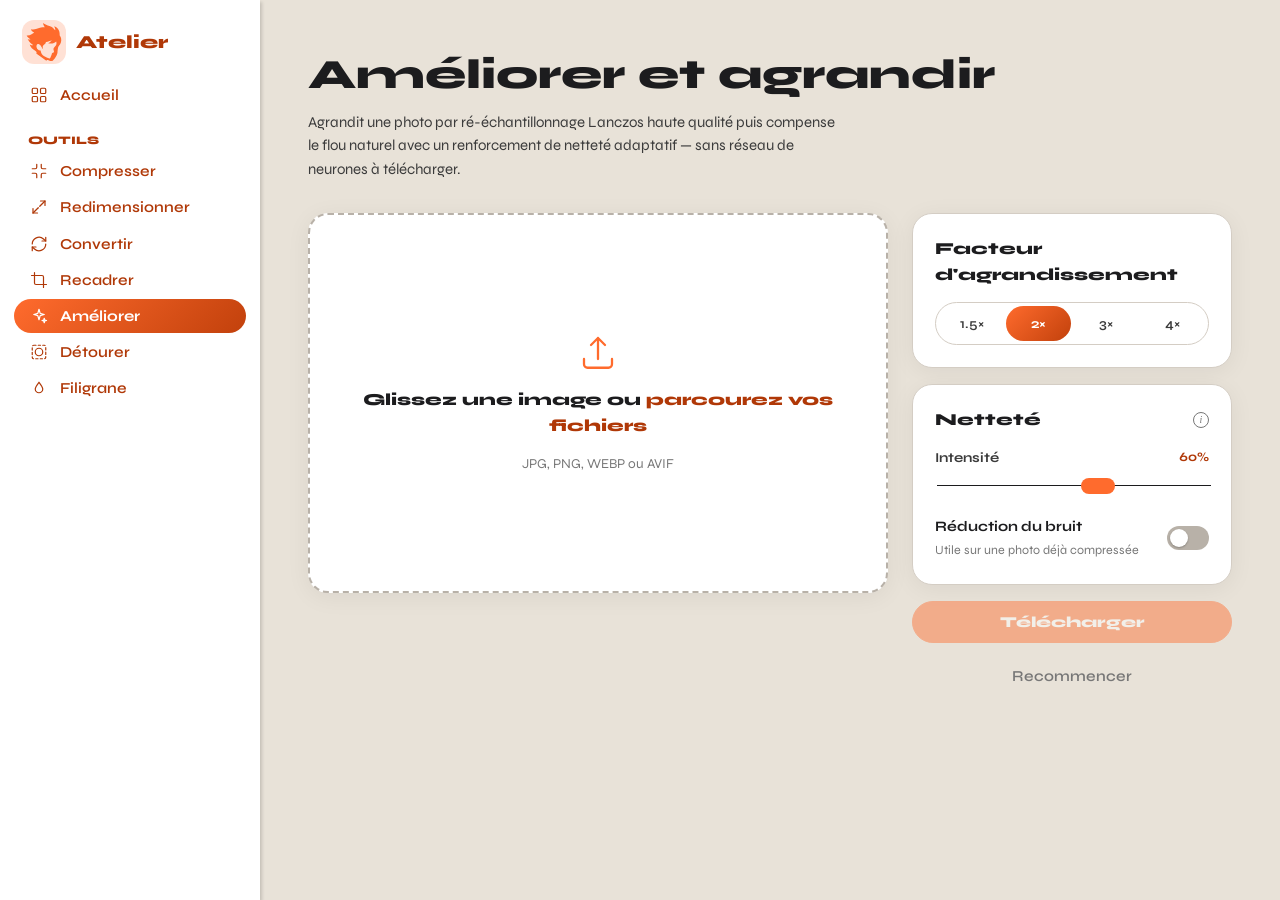
==== commit cc974f6c: "new design" ====
--- a/ameliorer.html
+++ b/ameliorer.html
@@ -8,7 +8,7 @@
   <meta name="description" content="Agrandissez et améliorez une photo par ré-échantillonnage Lanczos et renforcement de netteté, sans réseau de neurones.">
   <link rel="preconnect" href="https://fonts.googleapis.com">
   <link rel="preconnect" href="https://fonts.gstatic.com" crossorigin>
-  <link href="https://fonts.googleapis.com/css2?family=Syne:wght@500;600;700;800&family=IBM+Plex+Sans:ital,wght@0,400;0,500;0,600;1,400&family=IBM+Plex+Mono:wght@400;500;600&display=swap" rel="stylesheet">
+  <link href="https://fonts.googleapis.com/css2?family=Syne:wght@400;500;600;700;800&display=swap" rel="stylesheet">
   <link rel="icon" href="assets/icon.svg" type="image/svg+xml">
   <meta name="theme-color" content="#FF6B2D">
   <link href="style.css" rel="stylesheet">
@@ -18,7 +18,7 @@
   <div class="app">
 
     <nav class="rail" aria-label="Outils">
-      <a class="rail-brand" href="index.html" aria-label="Atelier — retour à l'accueil"><img class="mark" src="assets/icon.svg" alt="" width="40" height="40"></a>
+      <a class="rail-brand" href="index.html" aria-label="Atelier — retour à l'accueil"><img class="mark" src="assets/icon.svg" alt="" width="44" height="44"><span class="LogoTx">Atelier</span></a>
       <ul class="rail-nav" id="rail-nav">
         <li><a class="rail-btn" href="index.html">
             <span class="ic"><svg viewBox="0 0 24 24" fill="none" stroke="currentColor" stroke-width="1.6" stroke-linecap="round" stroke-linejoin="round"><rect x="3" y="3" width="7" height="7" rx="1.5"/><rect x="14" y="3" width="7" height="7" rx="1.5"/><rect x="3" y="14" width="7" height="7" rx="1.5"/><rect x="14" y="14" width="7" height="7" rx="1.5"/></svg></span>
--- a/style.css
+++ b/style.css
@@ -1,495 +1,245 @@
+/* Atelier — DA alignée sur LennUX (Syne, pilules, cartes 20px, fond beige, thème auto clair/sombre) — accent orange */
 :root{
-  --bg:#FFF6F1;
-  --bg-dim:#FBE9DF;
-  --panel:#FFFFFF;
-  --panel-2:#FFFAF7;
-  --line:#F2DED3;
-  --line-strong:#E3C9BA;
-  --ink:#1B1D21;
-  --ink-dim:#6E6862;
-  --ink-faint:#A0968D;
-
-  --rail-bg:#1B1D21;
-  --rail-bg-2:#212328;
-  --rail-ink:#E7E8EA;
-  --rail-ink-dim:#82868F;
-  --rail-line:#2B2E34;
-
-  --accent:#FF6B2D;
-  --accent-strong:#C2410C;
-  --accent-soft:#FFE1D5;
-  --accent-on-rail:#FF6B2D;
-  --accent-ink:#FFFFFF;
-
-  --warn:#7A5B00;
-  --warn-bg:#FBF0C4;
-  --danger:#C0392E;
-  --danger-bg:#FBEAE8;
-
-  --radius-s:7px;
-  --radius-m:12px;
-  --radius-full:999px;
-
-  --font-display:'Syne', sans-serif;
-  --font-ui:'IBM Plex Sans', -apple-system, BlinkMacSystemFont, sans-serif;
-  --font-mono:'IBM Plex Mono', ui-monospace, monospace;
-
-  --shadow-panel:0 1px 1px rgba(27,29,33,.04), 0 10px 24px -14px rgba(27,29,33,.28);
-  --shadow-pop:0 4px 10px -2px rgba(27,29,33,.18), 0 20px 40px -20px rgba(27,29,33,.35);
-
-  --rail-w:96px;
-  --rail-w-labelled:232px;
+  --Primary:#FF6B2D;--PrimaryRGB:255,107,45;--DarkPrimary:#C2410C;
+  --Charcoal:#1c1c1e;--Danger:#e53e3e;
+  --Bg:#e8e2d8;--Card:#fff;--Tx:#1c1c1e;--Mu:#3B3B3B;--MinMuted:#777;--Borders:#d4cdc4;
+  --Link:#B03807;--Soft:rgba(255,107,45,.2);--Shadow:0 4px 24px rgba(0,0,0,.06);
+  --Nav:#fff;--DarkBorders:#b8b1a8;
+  --Chk1:#d9d2c8;--Chk2:#f3efe8;--Overlay:rgba(255,255,255,.86);
+  --WarnBg:rgba(234,179,8,.2);--WarnTx:#6B4F00;
+  --font:"Syne",system-ui,-apple-system,"Segoe UI",Roboto,sans-serif;
+  box-sizing:border-box;padding-top:env(safe-area-inset-top,0px);padding-bottom:env(safe-area-inset-bottom,0px);
 }
-
-*,*::before,*::after{box-sizing:border-box;}
-html,body{height:100%;}
-body{
-  margin:0;
-  background:var(--bg);
-  color:var(--ink);
-  font-family:var(--font-ui);
-  font-size:15px;
-  line-height:1.5;
-  -webkit-font-smoothing:antialiased;
-  text-rendering:optimizeLegibility;
-}
-h1,h2,h3{margin:0;font-family:var(--font-display);font-weight:700;letter-spacing:-.01em;}
-p{margin:0;}
-button{font-family:inherit;font-size:inherit;color:inherit;}
-input,select,textarea{font-family:inherit;font-size:inherit;color:inherit;}
-button{cursor:pointer;}
-a{color:inherit;}
-svg{display:block;}
-::selection{background:var(--accent);color:#fff;}
-
-:focus-visible{outline:2px solid var(--accent);outline-offset:2px;border-radius:4px;}
-
-.mono{font-family:var(--font-mono);font-variant-numeric:tabular-nums;}
-
-@media (prefers-reduced-motion: reduce){
-  *{animation-duration:.001ms !important;animation-iteration-count:1 !important;transition-duration:.001ms !important;}
-}
-
-.app{
-  display:grid;
-  grid-template-columns:var(--rail-w) 1fr;
-  min-height:100vh;
-}
-
-.rail{
-  position:relative;
-  background:var(--rail-bg);
-  color:var(--rail-ink);
-  display:flex;
-  flex-direction:column;
-  padding:18px 0 14px;
-  z-index:20;
-}
-.rail::before{
-  content:"";
-  position:absolute; top:0; bottom:0; right:6px; width:3px;
-  background-image:repeating-linear-gradient(to bottom, var(--rail-bg-2) 0 6px, transparent 6px 16px);
-  opacity:.9;
-}
-.rail-brand{
-  display:flex;
-  align-items:center;
-  justify-content:center;
-  padding:2px 8px 20px;
-  margin-bottom:10px;
-  border-bottom:1px solid var(--rail-line);
-}
-.rail-brand .mark{
-  width:40px;height:40px;
-  border-radius:10px;
-  display:block;
-  object-fit:cover;
-  flex:none;
-  box-shadow:0 0 0 1px rgba(255,255,255,.08);
-}
-.rail-nav{
-  list-style:none;margin:0;padding:0;
-  display:flex;flex-direction:column;gap:2px;
-  flex:1;
-  overflow-y:auto;
-}
-.rail-btn{
-  position:relative;
-  width:100%;
-  background:transparent;
-  border:none;
-  display:flex;
-  flex-direction:column;
-  align-items:center;
-  gap:6px;
-  padding:11px 6px;
-  color:var(--rail-ink-dim);
-  border-radius:0;
-  transition:color .15s ease, background-color .15s ease;
-}
-.rail-btn .ic{width:20px;height:20px;flex:none;}
-.rail-btn .ic svg{width:100%;height:100%;}
-.rail-btn .lb{font-size:10.5px;font-weight:500;letter-spacing:.01em;line-height:1.2;text-align:center;}
-.rail-btn:hover{color:var(--rail-ink);background:rgba(255,255,255,.04);}
-.rail-btn::before{
-  content:"";
-  position:absolute; left:0; top:8px; bottom:8px; width:3px;
-  background:var(--accent-on-rail);
-  border-radius:0 3px 3px 0;
-  transform:scaleY(0);
-  transition:transform .16s ease;
-}
-.rail-btn[aria-current="page"]{color:#fff;background:rgba(255,107,45,.14);}
-.rail-btn[aria-current="page"] .ic{color:var(--accent-on-rail);}
-.rail-btn[aria-current="page"]::before{transform:scaleY(1);}
-
-.workspace{
-  min-width:0;
-  padding:40px 44px 80px;
-  max-width:1180px;
-}
-.topbar-mobile{display:none;}
-
-.tool-panel{display:block;animation:panelIn .22s ease both;}
-@keyframes panelIn{from{opacity:0;transform:translateY(4px);}to{opacity:1;transform:none;}}
-
-.panel-head{margin-bottom:26px;max-width:640px;}
-.panel-head .eyebrow{
-  font-family:var(--font-mono);
-  font-size:12px;color:var(--ink-faint);
-  margin-bottom:6px;
-}
-.panel-head h1{font-size:27px;}
-.panel-head p{margin-top:8px;color:var(--ink-dim);font-size:14.5px;line-height:1.55;max-width:56ch;}
-
-.panel-body{
-  display:grid;
-  grid-template-columns:minmax(0,1fr) 296px;
-  gap:22px;
-  align-items:start;
-}
-.controls-col{
-  position:sticky; top:24px;
-  display:flex;flex-direction:column;gap:16px;
-}
-.stage-col{min-width:0;display:flex;flex-direction:column;gap:14px;}
-
-.card{
-  background:var(--panel);
-  border:1px solid var(--line);
-  border-radius:var(--radius-m);
-  box-shadow:var(--shadow-panel);
-}
-.control-card{padding:16px;}
-.control-card + .control-card{margin-top:0;}
-.control-card h3{
-  font-family:var(--font-ui);font-weight:600;font-size:12.5px;
-  color:var(--ink);margin-bottom:12px;
-  display:flex;align-items:center;justify-content:space-between;
-}
-
-.btn{
-  display:inline-flex;align-items:center;justify-content:center;gap:7px;
-  padding:10px 16px;
-  border-radius:var(--radius-s);
-  border:1px solid transparent;
-  font-weight:600;font-size:13.5px;
-  line-height:1;
-  transition:background-color .12s ease, border-color .12s ease, color .12s ease, transform .06s ease;
-  white-space:nowrap;
-}
-.btn:active{transform:translateY(1px);}
-.btn-primary{background:var(--ink);color:#fff;}
-.btn-primary:hover{background:#000;}
-.btn-primary:disabled{background:var(--line-strong);color:var(--ink-faint);cursor:not-allowed;}
-.btn-accent{background:var(--accent);color:var(--accent-ink);font-weight:700;}
-.btn-accent:hover{background:var(--accent-strong);}
-.btn-ghost{background:transparent;color:var(--ink);border-color:var(--line-strong);}
-.btn-ghost:hover{border-color:var(--ink);background:var(--panel-2);}
-.btn-text{background:transparent;color:var(--ink-dim);padding:8px 6px;}
-.btn-text:hover{color:var(--ink);}
-.btn-block{width:100%;}
-.btn-sm{padding:7px 11px;font-size:12.5px;}
-.btn[disabled]{opacity:.5;cursor:not-allowed;}
-.btn .ic{width:15px;height:15px;flex:none;}
-
-.seg{
-  display:inline-flex;border:1px solid var(--line-strong);border-radius:var(--radius-s);
-  padding:2px;background:var(--panel-2);gap:2px;
-}
-.seg button{
-  border:none;background:transparent;padding:7px 13px;border-radius:5px;
-  font-size:12.5px;font-weight:600;color:var(--ink-dim);
-}
-.seg button[aria-pressed="true"]{background:var(--ink);color:#fff;}
-.seg-block{display:flex;}
-.seg-block button{flex:1;}
-
-.field{display:flex;flex-direction:column;gap:7px;margin-bottom:14px;}
-.field:last-child{margin-bottom:0;}
-.field-row{display:flex;align-items:center;justify-content:space-between;gap:8px;}
-.field label{font-size:12.5px;font-weight:500;color:var(--ink);}
-.field .val{font-family:var(--font-mono);font-size:12px;color:var(--ink-dim);}
-
-input[type="range"]{
-  -webkit-appearance:none;appearance:none;
-  width:100%;height:4px;border-radius:2px;
-  background:var(--line-strong);outline:none;
-}
-input[type="range"]::-webkit-slider-thumb{
-  -webkit-appearance:none;appearance:none;
-  width:15px;height:15px;border-radius:50%;
-  background:var(--accent);border:2px solid #fff;
-  box-shadow:0 0 0 1px var(--accent);
-  cursor:pointer;margin-top:0;
-}
-input[type="range"]::-moz-range-thumb{
-  width:15px;height:15px;border-radius:50%;
-  background:var(--accent);border:2px solid #fff;
-  box-shadow:0 0 0 1px var(--accent);cursor:pointer;
-}
-input[type="range"]::-moz-range-track{background:var(--line-strong);height:4px;border-radius:2px;}
-
-.num, select, .text-input{
-  width:100%;
-  padding:9px 10px;
-  border:1px solid var(--line-strong);
-  border-radius:var(--radius-s);
-  background:var(--panel-2);
-  color:var(--ink);
-  font-size:13.5px;
-}
-.num:focus, select:focus, .text-input:focus{border-color:var(--accent);}
-select{appearance:none;background-image:url('data:image/svg+xml;utf8,<svg xmlns="http://www.w3.org/2000/svg" viewBox="0 0 20 20" fill="none" stroke="%236E6862" stroke-width="1.6"><path d="M5.5 8l4.5 4.5L14.5 8"/></svg>');background-repeat:no-repeat;background-position:right 9px center;background-size:16px;padding-right:30px;}
-textarea.text-input{resize:vertical;min-height:110px;font-family:var(--font-mono);font-size:12.5px;line-height:1.55;}
-
-.dim-row{display:grid;grid-template-columns:1fr auto 1fr;gap:8px;align-items:end;}
-.dim-row .lock{
-  width:34px;height:34px;border:1px solid var(--line-strong);border-radius:var(--radius-s);
-  background:var(--panel-2);display:flex;align-items:center;justify-content:center;color:var(--ink-dim);
-  align-self:end;margin-bottom:1px;
-}
-.dim-row .lock[aria-pressed="true"]{color:var(--accent);border-color:var(--accent);background:var(--accent-soft);}
-.dim-row .lock svg{width:15px;height:15px;}
-
-.toggle-row{display:flex;align-items:center;justify-content:space-between;gap:10px;padding:2px 0;}
-.toggle-row .tt{font-size:13px;font-weight:500;}
-.toggle-row .desc{font-size:11.5px;color:var(--ink-faint);margin-top:2px;}
-.switch{position:relative;display:inline-block;width:38px;height:22px;flex:none;}
-.switch input{opacity:0;width:0;height:0;position:absolute;}
-.switch .track{position:absolute;inset:0;background:var(--line-strong);border-radius:var(--radius-full);transition:.15s;}
-.switch .track::before{content:"";position:absolute;width:16px;height:16px;left:3px;top:3px;background:#fff;border-radius:50%;transition:.15s;box-shadow:0 1px 2px rgba(0,0,0,.25);}
-.switch input:checked + .track{background:var(--accent);}
-.switch input:checked + .track::before{transform:translateX(16px);}
-
-.color-row{display:flex;align-items:center;gap:9px;}
-input[type="color"]{
-  -webkit-appearance:none;appearance:none;width:34px;height:34px;border:1px solid var(--line-strong);
-  border-radius:8px;padding:2px;background:var(--panel-2);flex:none;
-}
-input[type="color"]::-webkit-color-swatch-wrapper{padding:0;border-radius:6px;overflow:hidden;}
-input[type="color"]::-webkit-color-swatch{border:none;border-radius:6px;}
-
-.hint{font-size:11.5px;color:var(--ink-faint);line-height:1.5;}
-
-.visually-hidden{position:absolute;width:1px;height:1px;padding:0;margin:-1px;overflow:hidden;clip:rect(0,0,0,0);white-space:nowrap;border:0;}
-
-.dropzone{
-  position:relative;
-  border:1px solid var(--line);
-  border-radius:var(--radius-m);
-  background:var(--panel);
-  box-shadow:var(--shadow-panel);
-  min-height:360px;
-  display:flex;align-items:center;justify-content:center;
-  cursor:pointer;
-  transition:border-color .15s ease, background-color .15s ease;
-}
-.dropzone.is-drag{border-color:var(--accent);background:var(--accent-soft);}
-.dropzone .dz-inner{display:flex;flex-direction:column;align-items:center;gap:13px;padding:40px;text-align:center;pointer-events:none;}
-.dropzone .dz-icon{width:38px;height:38px;color:var(--ink-faint);}
-.dropzone .dz-title{font-size:14.5px;font-weight:600;}
-.dropzone .dz-title b{color:var(--accent-strong);font-weight:600;}
-.dropzone .dz-sub{font-size:12px;color:var(--ink-faint);max-width:34ch;}
-.dropzone input[type="file"]{position:absolute;inset:0;opacity:0;cursor:pointer;width:100%;}
-
-.reg-mark{position:absolute;width:16px;height:16px;pointer-events:none;opacity:.5;z-index:2;}
-.reg-mark.tl{top:10px;left:10px;border-top:1.5px solid var(--ink);border-left:1.5px solid var(--ink);}
-.reg-mark.tr{top:10px;right:10px;border-top:1.5px solid var(--ink);border-right:1.5px solid var(--ink);}
-.reg-mark.bl{bottom:10px;left:10px;border-bottom:1.5px solid var(--ink);border-left:1.5px solid var(--ink);}
-.reg-mark.br{bottom:10px;right:10px;border-bottom:1.5px solid var(--ink);border-right:1.5px solid var(--ink);}
-
-.stage{
-  position:relative;background:var(--panel);border:1px solid var(--line);
-  border-radius:var(--radius-m);box-shadow:var(--shadow-panel);
-  padding:22px;min-height:360px;display:none;
-  align-items:center;justify-content:center;overflow:hidden;
-}
-.stage.is-active{display:flex;}
-.stage-media{max-width:100%;max-height:60vh;display:block;border-radius:2px;}
-canvas.stage-media{cursor:crosshair;}
-.checkerboard{
-  background-image:linear-gradient(45deg,#F0DACE 25%,transparent 25%),linear-gradient(-45deg,#F0DACE 25%,transparent 25%),linear-gradient(45deg,transparent 75%,#F0DACE 75%),linear-gradient(-45deg,transparent 75%,#F0DACE 75%);
-  background-size:16px 16px;background-position:0 0,0 8px,8px -8px,-8px 0;background-color:#FFFFFF;
-}
-
-.toolbar-row{display:flex;align-items:center;justify-content:space-between;gap:10px;flex-wrap:wrap;}
-.file-meta{font-size:12px;color:var(--ink-faint);}
-.file-meta b{color:var(--ink-dim);font-weight:600;}
-
-.stat-strip{display:flex;align-items:center;gap:18px;padding:13px 16px;background:var(--panel-2);border:1px solid var(--line);border-radius:var(--radius-s);flex-wrap:wrap;}
-.stat{display:flex;flex-direction:column;gap:3px;}
-.stat .k{font-size:10.5px;color:var(--ink-faint);}
-.stat .v{font-family:var(--font-mono);font-size:14.5px;font-weight:500;}
-.stat .v.accent{color:var(--accent-strong);}
-.stat-sep{color:var(--ink-faint);font-size:14px;}
-
-.badge{display:inline-flex;align-items:center;gap:5px;padding:4px 10px;border-radius:var(--radius-full);font-size:11px;font-weight:600;flex:none;}
-.badge-accent{background:var(--accent-soft);color:var(--accent-strong);}
-.badge-warn{background:var(--warn-bg);color:var(--warn);}
-.badge-neutral{background:var(--panel-2);color:var(--ink-dim);border:1px solid var(--line);}
-.badge .dot{width:5px;height:5px;border-radius:50%;background:currentColor;}
-
-.hint{font-size:11.5px;color:var(--ink-faint);line-height:1.5;}
-.notice{display:flex;gap:9px;padding:11px 12px;border-radius:var(--radius-s);font-size:12.5px;line-height:1.5;}
-.notice-warn{background:var(--warn-bg);color:#5E4600;}
-.notice-info{background:var(--panel-2);color:var(--ink-dim);border:1px solid var(--line);}
-.notice .ic{width:15px;height:15px;flex:none;margin-top:1px;}
-
-.info-ic{display:inline-flex;width:14px;height:14px;border-radius:50%;border:1px solid var(--ink-faint);color:var(--ink-faint);
-  align-items:center;justify-content:center;font-size:10px;font-style:italic;font-family:Georgia,serif;cursor:help;position:relative;flex:none;}
-.info-ic:hover::after{content:attr(data-tip);position:absolute;bottom:calc(100% + 8px);left:50%;transform:translateX(-50%);
-  background:var(--ink);color:#fff;font-family:var(--font-ui);font-style:normal;font-size:11.5px;font-weight:400;
-  padding:8px 10px;border-radius:7px;width:206px;line-height:1.45;z-index:30;box-shadow:var(--shadow-pop);}
-.info-ic:hover::before{content:"";position:absolute;bottom:calc(100% + 3px);left:50%;transform:translateX(-50%);
-  border:5px solid transparent;border-top-color:var(--ink);z-index:30;}
-
-.loading-overlay{position:absolute;inset:0;background:rgba(255,250,247,.88);display:none;
-  align-items:center;justify-content:center;flex-direction:column;gap:11px;border-radius:inherit;z-index:15;}
-.loading-overlay.is-active{display:flex;}
-.spinner{width:26px;height:26px;border:2.5px solid var(--line-strong);border-top-color:var(--accent);border-radius:50%;animation:spin .7s linear infinite;}
-@keyframes spin{to{transform:rotate(360deg);}}
-.loading-overlay .msg{font-size:12px;color:var(--ink-dim);font-family:var(--font-mono);}
-
-.compare{position:relative;border-radius:2px;overflow:hidden;user-select:none;line-height:0;max-height:60vh;}
-.compare .base{display:block;width:100%;height:auto;}
-.compare .overlay{position:absolute;inset:0;width:100%;height:100%;}
-.compare .overlay img,.compare .overlay canvas{display:block;width:100%;height:100%;object-fit:contain;}
-.compare .divider{position:absolute;top:0;bottom:0;width:0;cursor:ew-resize;}
-.compare .divider .line{position:absolute;top:0;bottom:0;left:-1px;width:2px;background:#fff;box-shadow:0 0 0 1px rgba(0,0,0,.18);}
-.compare .divider .knob{position:absolute;top:50%;left:0;transform:translate(-50%,-50%);width:30px;height:30px;border-radius:50%;background:#fff;box-shadow:0 2px 10px rgba(0,0,0,.28);display:flex;align-items:center;justify-content:center;}
-.compare .divider .knob svg{width:13px;height:13px;color:var(--ink-dim);}
-.compare .tag{position:absolute;top:9px;font-family:var(--font-mono);font-size:10.5px;padding:3px 8px;background:rgba(27,29,33,.72);color:#fff;border-radius:4px;z-index:2;}
-.compare .tag.before{left:9px;}
-.compare .tag.after{right:9px;}
-
-.crop-stage{position:relative;user-select:none;touch-action:none;line-height:0;}
-.crop-stage img{display:block;max-width:100%;max-height:58vh;}
-.crop-box{position:absolute;border:1.5px solid var(--accent);box-shadow:0 0 0 2000px rgba(20,21,24,.5);cursor:move;}
-.crop-box .third{position:absolute;background:rgba(255,255,255,.45);}
-.crop-box .third.v1{left:33.333%;top:0;bottom:0;width:1px;}
-.crop-box .third.v2{left:66.666%;top:0;bottom:0;width:1px;}
-.crop-box .third.h1{top:33.333%;left:0;right:0;height:1px;}
-.crop-box .third.h2{top:66.666%;left:0;right:0;height:1px;}
-.crop-handle{position:absolute;width:13px;height:13px;background:#fff;border:2px solid var(--accent);border-radius:3px;z-index:5;}
-.crop-handle.h-nw{top:-7px;left:-7px;cursor:nwse-resize;}
-.crop-handle.h-n{top:-7px;left:50%;transform:translateX(-50%);cursor:ns-resize;}
-.crop-handle.h-ne{top:-7px;right:-7px;cursor:nesw-resize;}
-.crop-handle.h-e{top:50%;right:-7px;transform:translateY(-50%);cursor:ew-resize;}
-.crop-handle.h-se{bottom:-7px;right:-7px;cursor:nwse-resize;}
-.crop-handle.h-s{bottom:-7px;left:50%;transform:translateX(-50%);cursor:ns-resize;}
-.crop-handle.h-sw{bottom:-7px;left:-7px;cursor:nesw-resize;}
-.crop-handle.h-w{top:50%;left:-7px;transform:translateY(-50%);cursor:ew-resize;}
-.aspect-row{display:flex;flex-wrap:wrap;gap:6px;}
-.aspect-chip{padding:6px 11px;border-radius:var(--radius-full);border:1px solid var(--line-strong);background:var(--panel-2);font-size:12px;font-weight:600;color:var(--ink-dim);}
-.aspect-chip[aria-pressed="true"]{background:var(--ink);color:#fff;border-color:var(--ink);}
-
-.pos-grid{display:grid;grid-template-columns:repeat(3,1fr);gap:5px;width:104px;}
-.pos-btn{aspect-ratio:1;border:1px solid var(--line-strong);border-radius:6px;background:var(--panel-2);position:relative;}
-.pos-btn::before{content:"";position:absolute;width:6px;height:6px;border-radius:50%;background:var(--ink-faint);top:50%;left:50%;transform:translate(-50%,-50%);}
-.pos-btn[aria-pressed="true"]{border-color:var(--accent);background:var(--accent-soft);}
-.pos-btn[aria-pressed="true"]::before{background:var(--accent);}
-
-.wm-drag-layer{position:absolute;inset:0;pointer-events:none;overflow:hidden;}
-.wm-text-handle{position:absolute;pointer-events:auto;cursor:move;white-space:nowrap;border:1.5px dashed transparent;border-radius:4px;transition:border-color .12s ease, background-color .12s ease;}
-.wm-text-handle:hover{border-color:rgba(255,255,255,.85);background:rgba(255,107,45,.18);}
-.wm-text-handle.is-dragging{border-color:var(--accent-on-rail);background:rgba(255,107,45,.26);}
-
-.brush-cursor{position:absolute;border:1.5px solid var(--ink);border-radius:50%;pointer-events:none;transform:translate(-50%,-50%);
-  box-shadow:0 0 0 1px rgba(255,255,255,.9);display:none;z-index:6;}
-
-.rail-nav::-webkit-scrollbar,.workspace::-webkit-scrollbar{width:8px;height:8px;}
-.rail-nav::-webkit-scrollbar-thumb{background:var(--rail-line);border-radius:4px;}
-
-@media (max-width:980px){
-  .panel-body{grid-template-columns:1fr;}
-  .controls-col{position:static;}
-}
-@media (max-width:760px){
-  .app{grid-template-columns:1fr;grid-template-rows:64px 1fr;}
-  .rail{position:sticky;top:0;flex-direction:row;width:100%;padding:0;overflow-x:auto;height:64px;}
-  .rail::before{display:none;}
-  .rail-brand{display:none;}
-  .rail-nav{flex-direction:row;height:100%;padding:0 4px;gap:0;}
-  .rail-btn{flex-direction:row;flex:none;width:auto;padding:0 15px;gap:8px;height:100%;}
-  .rail-btn .lb{font-size:11.5px;}
-  .rail-btn::before{left:0;right:0;top:auto;bottom:0;height:3px;width:auto;border-radius:3px 3px 0 0;transform:scaleX(0);}
-  .rail-btn[aria-current="page"]::before{transform:scaleX(1);}
-  .workspace{padding:22px 16px 60px;}
-  .panel-head h1{font-size:23px;}
-  .stat-strip{gap:12px;}
-}
-
-/* ------------------------------------------------------------------ */
-/* Navigation multi-pages : liens à la place des boutons              */
-/* ------------------------------------------------------------------ */
-a.rail-btn,a.rail-brand{text-decoration:none;}
-.panel-head p a,.notice a{color:var(--accent-strong);text-underline-offset:2px;}
-
-/* ------------------------------------------------------------------ */
-/* Page d'accueil                                                      */
-/* ------------------------------------------------------------------ */
-.home-body{height:auto;min-height:100%;}
-.home{min-width:0;width:100%;max-width:1180px;padding:56px 44px 96px;}
-.home-head{max-width:680px;margin-bottom:48px;}
-.home-mark{
-  width:60px;height:60px;border-radius:14px;
-  display:block;object-fit:cover;
-  margin-bottom:26px;
-  box-shadow:0 0 0 1px var(--line), 0 10px 24px -14px rgba(255,107,45,.55);
-}
-.home-head .eyebrow{font-size:12px;color:var(--ink-faint);margin-bottom:10px;}
-.home-head h1{font-size:clamp(30px,5.2vw,50px);line-height:1.05;letter-spacing:-.025em;}
-.home-head .lead{margin-top:16px;color:var(--ink-dim);font-size:16px;line-height:1.6;max-width:54ch;}
-
-.tool-grid{
-  list-style:none;margin:0;padding:0;
-  display:grid;grid-template-columns:repeat(auto-fill,minmax(236px,1fr));gap:16px;
-}
-.tool-card{
-  display:flex;flex-direction:column;height:100%;
-  padding:20px 20px 18px;text-decoration:none;color:inherit;
-  background:var(--panel);border:1px solid var(--line);border-radius:var(--radius-m);
-  box-shadow:var(--shadow-panel);
-  transition:border-color .15s ease, transform .15s ease, box-shadow .15s ease;
-}
-.tool-card:hover{border-color:var(--accent);transform:translateY(-2px);box-shadow:var(--shadow-pop);}
-.tool-card-top{display:flex;align-items:center;justify-content:space-between;margin-bottom:22px;}
-.tool-ic{
-  width:46px;height:46px;border-radius:var(--radius-s);flex:none;
-  display:flex;align-items:center;justify-content:center;padding:11px;
-  background:var(--accent-soft);color:var(--accent);
-  transition:background-color .15s ease, color .15s ease;
-}
-.tool-ic svg{width:100%;height:100%;}
-.tool-card:hover .tool-ic{background:var(--accent);color:var(--accent-ink);}
-.tool-num{font-size:12px;color:var(--ink-faint);}
-.tool-card h2{font-size:19px;}
-.tool-card p{margin-top:6px;color:var(--ink-dim);font-size:13.5px;line-height:1.55;flex:1;}
-.tool-go{margin-top:18px;font-size:12.5px;font-weight:600;color:var(--ink);display:inline-flex;gap:6px;}
-.tool-card:hover .tool-go{color:var(--accent-strong);}
-
-@media (max-width:760px){
-  .home{padding:28px 16px 60px;}
-  .home-head{margin-bottom:34px;}
+@media(prefers-color-scheme:dark){:root:not([data-theme="light"]){--Bg:#141416;--Card:#232326;--Tx:#f3efe8;--Mu:#c9c4bb;--MinMuted:#9a958d;--Borders:#3a3a3e;--Link:#FF8A57;--Shadow:0 4px 24px rgba(0,0,0,.35);--Nav:#1b1b1e;--DarkBorders:#4a4a4f;--Chk1:#2c2c30;--Chk2:#1f1f22;--Overlay:rgba(20,20,22,.86);--WarnBg:rgba(250,204,21,.16);--WarnTx:#FACC15}}
+:root[data-theme="dark"]{--Bg:#141416;--Card:#232326;--Tx:#f3efe8;--Mu:#c9c4bb;--MinMuted:#9a958d;--Borders:#3a3a3e;--Link:#FF8A57;--Shadow:0 4px 24px rgba(0,0,0,.35);--Nav:#1b1b1e;--DarkBorders:#4a4a4f;--Chk1:#2c2c30;--Chk2:#1f1f22;--Overlay:rgba(20,20,22,.86);--WarnBg:rgba(250,204,21,.16);--WarnTx:#FACC15}
+
+html{scroll-padding-top:env(safe-area-inset-top,0px)}
+*,*::before,*::after{box-sizing:border-box}
+html,body{height:100%}
+body{margin:0;background:var(--Bg);color:var(--Tx);font:15px/1.55 var(--font);-webkit-font-smoothing:antialiased}
+h1,h2,h3{margin:0;font-family:var(--font);font-weight:800}
+p{margin:0}
+button{font:inherit;color:inherit;cursor:pointer}
+input,select,textarea{font:inherit;color:var(--Tx)}
+a{color:inherit}
+svg{display:block}
+::selection{background:var(--Primary);color:#fff}
+:is(input,textarea,select,button,a):focus-visible{outline:2px solid var(--Primary);outline-offset:2px}
+.mono{font-family:var(--font);font-variant-numeric:tabular-nums}
+.visually-hidden{position:absolute;width:1px;height:1px;padding:0;margin:-1px;overflow:hidden;clip:rect(0,0,0,0);white-space:nowrap;border:0}
+@media(prefers-reduced-motion:reduce){*{animation-duration:.001ms!important;animation-iteration-count:1!important;transition-duration:.001ms!important}}
+
+/* ---------- Structure : barre latérale + contenu ---------- */
+.app{display:grid;grid-template-columns:260px minmax(0,1fr);min-height:100vh}
+.rail{position:sticky;top:0;height:100vh;align-self:start;z-index:1000;display:flex;flex-direction:column;gap:2px;overflow-y:auto;
+  padding:calc(20px + env(safe-area-inset-top,0px)) 14px calc(16px + env(safe-area-inset-bottom,0px));
+  background:var(--Nav);box-shadow:rgba(0,0,0,.15) 2.4px 2.4px 3.2px}
+a.rail-brand{display:flex;align-items:center;gap:10px;padding:0 8px 12px;color:var(--Link);font-weight:800;font-size:1.15rem;text-decoration:none;flex:none}
+.rail-brand .mark{width:44px;height:44px;border-radius:12px;display:block;flex:none;object-fit:cover}
+.rail-nav{list-style:none;margin:0;padding:0;display:flex;flex-direction:column;gap:2px;flex:1}
+.rail-nav li:nth-child(2)::before{content:"Outils";display:block;margin:18px 14px 4px;font-size:.72rem;font-weight:800;text-transform:uppercase;color:var(--Link)}
+a.rail-btn{display:flex;align-items:center;gap:12px;width:100%;padding:8px 16px;border-radius:999px;font-weight:600;color:var(--Link);text-decoration:none;background:none;transition:background .2s}
+.rail-btn .ic{width:18px;height:18px;flex:none}
+.rail-btn .ic svg{width:100%;height:100%}
+.rail-btn .lb{font-size:.95rem;line-height:1.2}
+.rail-btn:hover{background:var(--Soft)}
+.rail-btn[aria-current="page"]{background:linear-gradient(135deg,var(--Primary),var(--DarkPrimary));color:#fff;font-weight:700}
+.workspace{min-width:0;max-width:1100px;padding:clamp(28px,4vw,56px) clamp(16px,4vw,48px)}
+.tool-panel{display:block;animation:panelIn .22s ease both}
+@keyframes panelIn{from{opacity:0;transform:translateY(4px)}to{opacity:1;transform:none}}
+.panel-head{margin-bottom:32px;max-width:720px}
+.panel-head h1{font-size:clamp(1.8rem,3.6vw,2.6rem);line-height:1.15}
+.panel-head p{margin-top:12px;color:var(--Mu);max-width:60ch}
+.panel-head p a,.notice a{color:var(--Link);font-weight:700;text-underline-offset:2px}
+.panel-body{display:grid;grid-template-columns:minmax(0,1fr) 320px;gap:24px;align-items:start}
+.controls-col{position:sticky;top:24px;display:flex;flex-direction:column;gap:16px}
+.stage-col{min-width:0;display:flex;flex-direction:column;gap:16px}
+
+/* ---------- Cartes ---------- */
+.card{background:var(--Card);border:1px solid var(--Borders);border-radius:20px;box-shadow:var(--Shadow)}
+.control-card{padding:22px}
+.control-card h3{font-size:1.05rem;margin-bottom:14px;display:flex;align-items:center;justify-content:space-between}
+
+/* ---------- Boutons (pilules) ---------- */
+.btn{display:inline-flex;align-items:center;justify-content:center;gap:8px;padding:12px 24px;border-radius:999px;border:1.5px solid transparent;font-weight:800;font-size:.95rem;line-height:1.1;white-space:nowrap;transition:background-color .3s,color .3s,box-shadow .3s,border-color .15s}
+.btn-accent{background:var(--Primary);color:#fff;border-color:var(--Primary)}
+.btn-accent:hover{background:#fff;color:var(--DarkPrimary);box-shadow:0 8px 20px rgba(var(--PrimaryRGB),.3)}
+.btn-primary{background:var(--Charcoal);color:#fff;border-color:var(--Charcoal)}
+.btn-primary:hover{background:transparent;color:var(--Tx)}
+.btn-ghost{background:transparent;color:var(--Mu);border-color:var(--Borders);font-weight:500;transition:all .15s}
+.btn-ghost:hover{border-color:var(--Primary);color:var(--Link);background:var(--Soft)}
+.btn-text{background:transparent;color:var(--MinMuted);font-weight:600;padding:8px 6px}
+.btn-text:hover{color:var(--Link)}
+.btn-block{width:100%}
+.btn-sm{padding:8px 18px;font-size:.9rem}
+.btn:disabled,.btn[disabled]{opacity:.45;cursor:not-allowed}
+.btn-accent:disabled:hover{background:var(--Primary);color:#fff;box-shadow:none}
+.btn .ic{width:15px;height:15px;flex:none}
+
+/* ---------- Segments, chips ---------- */
+.seg{display:inline-flex;border:1px solid var(--Borders);border-radius:999px;padding:3px;background:transparent;gap:2px}
+.seg button{border:0;background:none;padding:7px 14px;border-radius:999px;font-size:.85rem;font-weight:600;color:var(--Mu);transition:background .2s}
+.seg button:hover{background:var(--Soft)}
+.seg button[aria-pressed="true"]{background:linear-gradient(135deg,var(--Primary),var(--DarkPrimary));color:#fff;font-weight:700}
+.seg-block{display:flex}.seg-block button{flex:1}
+.aspect-row{display:flex;flex-wrap:wrap;gap:6px}
+.aspect-chip{padding:6px 14px;border-radius:999px;border:1px solid var(--Borders);background:transparent;font-size:.85rem;font-weight:500;color:var(--Mu);transition:all .15s}
+.aspect-chip:hover{border-color:var(--Primary);color:var(--Link);background:var(--Soft)}
+.aspect-chip[aria-pressed="true"]{background:linear-gradient(135deg,var(--Primary),var(--DarkPrimary));color:#fff;border-color:transparent;font-weight:700}
+
+/* ---------- Champs ---------- */
+.field{display:flex;flex-direction:column;gap:6px;margin-bottom:16px}
+.field:last-child{margin-bottom:0}
+.field-row{display:flex;align-items:center;justify-content:space-between;gap:8px}
+.field label,.f>span{font-size:.85rem;font-weight:700;color:var(--Mu)}
+.field .val{font-size:.8rem;font-weight:700;color:var(--Link);font-variant-numeric:tabular-nums}
+.num,select,.text-input{width:100%;padding:10px 14px;border:1px solid var(--Borders);border-radius:12px;background:var(--Card);color:var(--Tx);transition:border-color .15s}
+.num:hover,select:hover,.text-input:hover{border-color:var(--MinMuted)}
+.num:focus,select:focus,.text-input:focus{border-color:var(--Primary)}
+select{appearance:none;background-image:url('data:image/svg+xml;utf8,<svg xmlns="http://www.w3.org/2000/svg" viewBox="0 0 20 20" fill="none" stroke="%23888" stroke-width="1.8"><path d="M5.5 8l4.5 4.5L14.5 8"/></svg>');background-repeat:no-repeat;background-position:right 12px center;background-size:16px;padding-right:38px}
+textarea.text-input{resize:vertical;min-height:110px;font-size:.85rem;line-height:1.55}
+input[type=range]{-webkit-appearance:none;appearance:none;width:100%;height:20px;background:none;padding:0;border:0}
+input[type=range]::-webkit-slider-runnable-track{height:1px;background:var(--Tx)}
+input[type=range]::-webkit-slider-thumb{-webkit-appearance:none;width:34px;height:16px;border-radius:99px;background:var(--Primary);margin-top:-7px;border:0;cursor:pointer}
+input[type=range]::-moz-range-track{height:1px;background:var(--Tx)}
+input[type=range]::-moz-range-thumb{width:34px;height:16px;border-radius:99px;background:var(--Primary);border:0;cursor:pointer}
+.dim-row{display:grid;grid-template-columns:1fr auto 1fr;gap:8px;align-items:end}
+.dim-row .lock{width:40px;height:40px;border:1px solid var(--Borders);border-radius:999px;background:var(--Card);display:flex;align-items:center;justify-content:center;color:var(--MinMuted);align-self:end;transition:all .15s}
+.dim-row .lock[aria-pressed="true"]{color:var(--Link);border-color:var(--Primary);background:var(--Soft)}
+.dim-row .lock svg{width:16px;height:16px}
+.toggle-row{display:flex;align-items:center;justify-content:space-between;gap:10px;padding:2px 0}
+.toggle-row .tt{font-size:.9rem;font-weight:700}
+.toggle-row .desc{font-size:.78rem;color:var(--MinMuted);margin-top:2px}
+.switch{position:relative;display:inline-block;width:42px;height:24px;flex:none}
+.switch input{opacity:0;width:0;height:0;position:absolute}
+.switch .track{position:absolute;inset:0;background:var(--DarkBorders);border-radius:999px;transition:.2s}
+.switch .track::before{content:"";position:absolute;width:18px;height:18px;left:3px;top:3px;background:#fff;border-radius:50%;transition:.2s;box-shadow:0 1px 2px rgba(0,0,0,.25)}
+.switch input:checked+.track{background:var(--Primary)}
+.switch input:checked+.track::before{transform:translateX(18px)}
+.switch input:focus-visible+.track{outline:2px solid var(--Primary);outline-offset:2px}
+.color-row{display:flex;align-items:center;gap:10px}
+input[type="color"]{-webkit-appearance:none;appearance:none;width:40px;height:40px;border:1px solid var(--Borders);border-radius:12px;padding:3px;background:var(--Card);flex:none}
+input[type="color"]::-webkit-color-swatch-wrapper{padding:0;border-radius:8px;overflow:hidden}
+input[type="color"]::-webkit-color-swatch{border:none;border-radius:8px}
+.hint{font-size:.78rem;color:var(--MinMuted);line-height:1.5}
+.toolbar-row{display:flex;align-items:center;justify-content:space-between;gap:8px;flex-wrap:wrap}
+
+/* ---------- Zone de dépôt & scène ---------- */
+.dropzone{position:relative;border:2px dashed var(--DarkBorders);border-radius:20px;background:var(--Card);box-shadow:var(--Shadow);min-height:380px;display:flex;align-items:center;justify-content:center;cursor:pointer;transition:border-color .15s,background-color .15s}
+.dropzone:hover,.dropzone.is-drag{border-color:var(--Primary);background:var(--Soft)}
+.dropzone .dz-inner{display:flex;flex-direction:column;align-items:center;gap:14px;padding:40px;text-align:center;pointer-events:none}
+.dropzone .dz-icon{width:42px;height:42px;color:var(--Primary)}
+.dropzone .dz-title{font-size:1.05rem;font-weight:800}
+.dropzone .dz-title b{color:var(--Link);font-weight:800}
+.dropzone .dz-sub{font-size:.85rem;color:var(--MinMuted);max-width:36ch}
+.dropzone input[type="file"]{position:absolute;inset:0;opacity:0;cursor:pointer;width:100%}
+.stage{position:relative;background:var(--Card);border:1px solid var(--Borders);border-radius:20px;box-shadow:var(--Shadow);padding:24px;min-height:380px;display:none;align-items:center;justify-content:center;overflow:hidden}
+.stage.is-active{display:flex}
+.stage-media{max-width:100%;max-height:60vh;display:block;border-radius:6px}
+canvas.stage-media{cursor:crosshair}
+.checkerboard{background-image:linear-gradient(45deg,var(--Chk1) 25%,transparent 25%),linear-gradient(-45deg,var(--Chk1) 25%,transparent 25%),linear-gradient(45deg,transparent 75%,var(--Chk1) 75%),linear-gradient(-45deg,transparent 75%,var(--Chk1) 75%);background-size:16px 16px;background-position:0 0,0 8px,8px -8px,-8px 0;background-color:var(--Chk2)}
+
+/* ---------- Statistiques, notices, badges ---------- */
+.stat-strip{display:flex;align-items:center;gap:22px;padding:16px 20px;background:var(--Card);border:1px solid var(--Borders);border-top:4px solid var(--Primary);border-radius:16px;box-shadow:var(--Shadow);flex-wrap:wrap}
+.stat{display:flex;flex-direction:column;gap:3px}
+.stat .k{font-size:.75rem;font-weight:700;color:var(--Mu)}
+.stat .v{font-size:1.15rem;font-weight:800;font-variant-numeric:tabular-nums}
+.stat .v.accent{color:var(--Link)}
+.stat-sep{color:var(--MinMuted);font-size:1rem}
+.badge{display:inline-flex;align-items:center;gap:5px;padding:6px 14px;border-radius:50px;font-size:.78rem;font-weight:600;flex:none}
+.badge-accent{background:linear-gradient(135deg,var(--Primary),var(--DarkPrimary));color:#fff}
+.badge-warn{background:var(--WarnBg);color:var(--WarnTx)}
+.badge-neutral{background:var(--Card);color:var(--Mu);border:1px solid var(--Borders)}
+.badge .dot{width:5px;height:5px;border-radius:50%;background:currentColor}
+.notice{display:flex;gap:10px;padding:14px 16px;border-radius:12px;font-size:.88rem;line-height:1.5}
+.notice-warn{background:var(--WarnBg);color:var(--WarnTx)}
+.notice-info{background:var(--Card);color:var(--Mu);border:1px solid var(--Borders)}
+.notice .ic{width:16px;height:16px;flex:none;margin-top:1px}
+.info-ic{display:inline-flex;width:16px;height:16px;border-radius:50%;border:1px solid var(--MinMuted);color:var(--MinMuted);align-items:center;justify-content:center;font-size:10px;font-style:italic;font-family:Georgia,serif;font-weight:400;cursor:help;position:relative;flex:none}
+.info-ic:hover::after{content:attr(data-tip);position:absolute;bottom:calc(100% + 8px);left:50%;transform:translateX(-50%);background:var(--Charcoal);color:#fff;font-family:var(--font);font-style:normal;font-size:.78rem;font-weight:500;padding:9px 12px;border-radius:12px;width:210px;line-height:1.45;z-index:30;box-shadow:0 8px 24px rgba(0,0,0,.3)}
+.info-ic:hover::before{content:"";position:absolute;bottom:calc(100% + 3px);left:50%;transform:translateX(-50%);border:5px solid transparent;border-top-color:var(--Charcoal);z-index:30}
+.loading-overlay{position:absolute;inset:0;background:var(--Overlay);display:none;align-items:center;justify-content:center;flex-direction:column;gap:12px;border-radius:inherit;z-index:15}
+.loading-overlay.is-active{display:flex}
+.spinner{width:28px;height:28px;border:3px solid var(--Borders);border-top-color:var(--Primary);border-radius:50%;animation:spin .7s linear infinite}
+@keyframes spin{to{transform:rotate(360deg)}}
+.loading-overlay .msg{font-size:.85rem;font-weight:600;color:var(--Mu)}
+
+/* ---------- Comparateur avant/après ---------- */
+.compare{position:relative;border-radius:8px;overflow:hidden;user-select:none;line-height:0;max-height:60vh}
+.compare .base{display:block;width:100%;height:auto}
+.compare .overlay{position:absolute;inset:0;width:100%;height:100%}
+.compare .overlay img,.compare .overlay canvas{display:block;width:100%;height:100%;object-fit:contain}
+.compare .divider{position:absolute;top:0;bottom:0;width:0;cursor:ew-resize}
+.compare .divider .line{position:absolute;top:0;bottom:0;left:-1px;width:2px;background:#fff;box-shadow:0 0 0 1px rgba(0,0,0,.18)}
+.compare .divider .knob{position:absolute;top:50%;left:0;transform:translate(-50%,-50%);width:34px;height:34px;border-radius:50%;background:var(--Primary);color:#fff;box-shadow:0 2px 10px rgba(0,0,0,.28);display:flex;align-items:center;justify-content:center}
+.compare .divider .knob svg{width:14px;height:14px;color:#fff}
+.compare .tag{position:absolute;top:10px;font-size:.72rem;font-weight:700;padding:4px 12px;background:rgba(28,28,30,.75);color:#fff;border-radius:999px;z-index:2}
+.compare .tag.before{left:10px}.compare .tag.after{right:10px}
+
+/* ---------- Recadrage ---------- */
+.crop-stage{position:relative;user-select:none;touch-action:none;line-height:0}
+.crop-stage img{display:block;max-width:100%;max-height:58vh}
+.crop-box{position:absolute;border:2px solid var(--Primary);box-shadow:0 0 0 2000px rgba(20,20,22,.55);cursor:move}
+.crop-box .third{position:absolute;background:rgba(255,255,255,.5)}
+.crop-box .third.v1{left:33.333%;top:0;bottom:0;width:1px}
+.crop-box .third.v2{left:66.666%;top:0;bottom:0;width:1px}
+.crop-box .third.h1{top:33.333%;left:0;right:0;height:1px}
+.crop-box .third.h2{top:66.666%;left:0;right:0;height:1px}
+.crop-handle{position:absolute;width:14px;height:14px;background:#fff;border:2px solid var(--Primary);border-radius:50%;z-index:5}
+.crop-handle.h-nw{top:-8px;left:-8px;cursor:nwse-resize}
+.crop-handle.h-n{top:-8px;left:50%;transform:translateX(-50%);cursor:ns-resize}
+.crop-handle.h-ne{top:-8px;right:-8px;cursor:nesw-resize}
+.crop-handle.h-e{top:50%;right:-8px;transform:translateY(-50%);cursor:ew-resize}
+.crop-handle.h-se{bottom:-8px;right:-8px;cursor:nwse-resize}
+.crop-handle.h-s{bottom:-8px;left:50%;transform:translateX(-50%);cursor:ns-resize}
+.crop-handle.h-sw{bottom:-8px;left:-8px;cursor:nesw-resize}
+.crop-handle.h-w{top:50%;left:-8px;transform:translateY(-50%);cursor:ew-resize}
+
+/* ---------- Filigrane & détourage ---------- */
+.pos-grid{display:grid;grid-template-columns:repeat(3,1fr);gap:6px;width:112px}
+.pos-btn{aspect-ratio:1;border:1px solid var(--Borders);border-radius:10px;background:var(--Card);position:relative;transition:all .15s}
+.pos-btn:hover{border-color:var(--Primary);background:var(--Soft)}
+.pos-btn::before{content:"";position:absolute;width:6px;height:6px;border-radius:50%;background:var(--MinMuted);top:50%;left:50%;transform:translate(-50%,-50%)}
+.pos-btn[aria-pressed="true"]{border-color:var(--Primary);background:var(--Soft)}
+.pos-btn[aria-pressed="true"]::before{background:var(--Primary)}
+.wm-drag-layer{position:absolute;inset:0;pointer-events:none;overflow:hidden}
+.wm-text-handle{position:absolute;pointer-events:auto;cursor:move;white-space:nowrap;border:1.5px dashed transparent;border-radius:6px;transition:border-color .12s,background-color .12s}
+.wm-text-handle:hover{border-color:rgba(255,255,255,.9);background:rgba(255,107,45,.18)}
+.wm-text-handle.is-dragging{border-color:var(--Primary);background:rgba(255,107,45,.26)}
+.brush-cursor{position:absolute;border:1.5px solid #1c1c1e;border-radius:50%;pointer-events:none;transform:translate(-50%,-50%);box-shadow:0 0 0 1px rgba(255,255,255,.9);display:none;z-index:6}
+.rail::-webkit-scrollbar,.workspace::-webkit-scrollbar{width:8px;height:8px}
+.rail::-webkit-scrollbar-thumb{background:var(--Borders);border-radius:4px}
+
+/* ---------- Accueil ---------- */
+.home-body{height:auto;min-height:100%}
+.home{min-width:0;width:100%;max-width:1100px;padding:clamp(28px,4vw,56px) clamp(16px,4vw,48px) 96px}
+.home-head{max-width:700px;margin-bottom:clamp(40px,5vw,64px)}
+.home-mark{width:60px;height:60px;border-radius:16px;display:block;object-fit:cover;margin-bottom:26px;box-shadow:0 10px 24px -12px rgba(255,107,45,.6)}
+.home-head .eyebrow{display:block;font-size:.82rem;font-weight:800;text-transform:uppercase;color:var(--Link);margin-bottom:12px}
+.home-head h1{font-size:clamp(2rem,4.6vw,3.2rem);line-height:1.1}
+.home-head .lead{margin-top:16px;color:var(--Mu);font-size:1.05rem;line-height:1.6;max-width:56ch}
+.tool-grid{list-style:none;margin:0;padding:0;display:grid;grid-template-columns:repeat(auto-fill,minmax(250px,1fr));gap:24px}
+.tool-card{position:relative;display:flex;flex-direction:column;gap:14px;height:100%;padding:28px;text-decoration:none;color:inherit;background:var(--Card);border:1px solid var(--Borders);border-radius:20px;box-shadow:var(--Shadow);transition:transform .3s,box-shadow .3s}
+.tool-card:hover{transform:translateY(-4px);box-shadow:0 12px 32px rgba(0,0,0,.1)}
+.tool-card-top{display:flex;align-items:center;justify-content:space-between}
+.tool-ic{width:50px;height:50px;border-radius:14px;flex:none;display:flex;align-items:center;justify-content:center;padding:13px;background:var(--Soft);color:var(--Link);transition:background-color .3s,color .3s}
+.tool-ic svg{width:100%;height:100%}
+.tool-card:hover .tool-ic{background:linear-gradient(135deg,var(--Primary),var(--DarkPrimary));color:#fff}
+.tool-num{font-size:2.4rem;font-weight:800;line-height:1;color:transparent;-webkit-text-stroke:1.5px var(--Primary)}
+.tool-card h2{font-size:1.25rem}
+.tool-card p{color:var(--Mu);font-size:.95rem;flex:1}
+.tool-go{display:inline-flex;gap:6px;font-weight:700;color:var(--Link)}
+.tool-go span{display:inline-block;transition:transform .3s}
+.tool-card:hover .tool-go span{transform:translateX(4px)}
+
+/* ---------- Mobile ---------- */
+@media(max-width:980px){.panel-body{grid-template-columns:1fr}.controls-col{position:static}}
+@media(max-width:860px){
+  .app{grid-template-columns:1fr}
+  .rail{position:sticky;top:0;height:auto;width:auto;flex-direction:row;align-items:center;overflow-x:auto;overflow-y:hidden;padding:10px 12px;gap:6px}
+  a.rail-brand{padding:0 6px 0 0}.rail-brand .LogoTx{display:none}
+  .rail-nav{flex-direction:row;gap:6px;flex:none}
+  .rail-nav li:nth-child(2)::before{display:none}
+  a.rail-btn{width:auto;white-space:nowrap;padding:7px 14px}
+  .stat-strip{gap:14px}
 }
